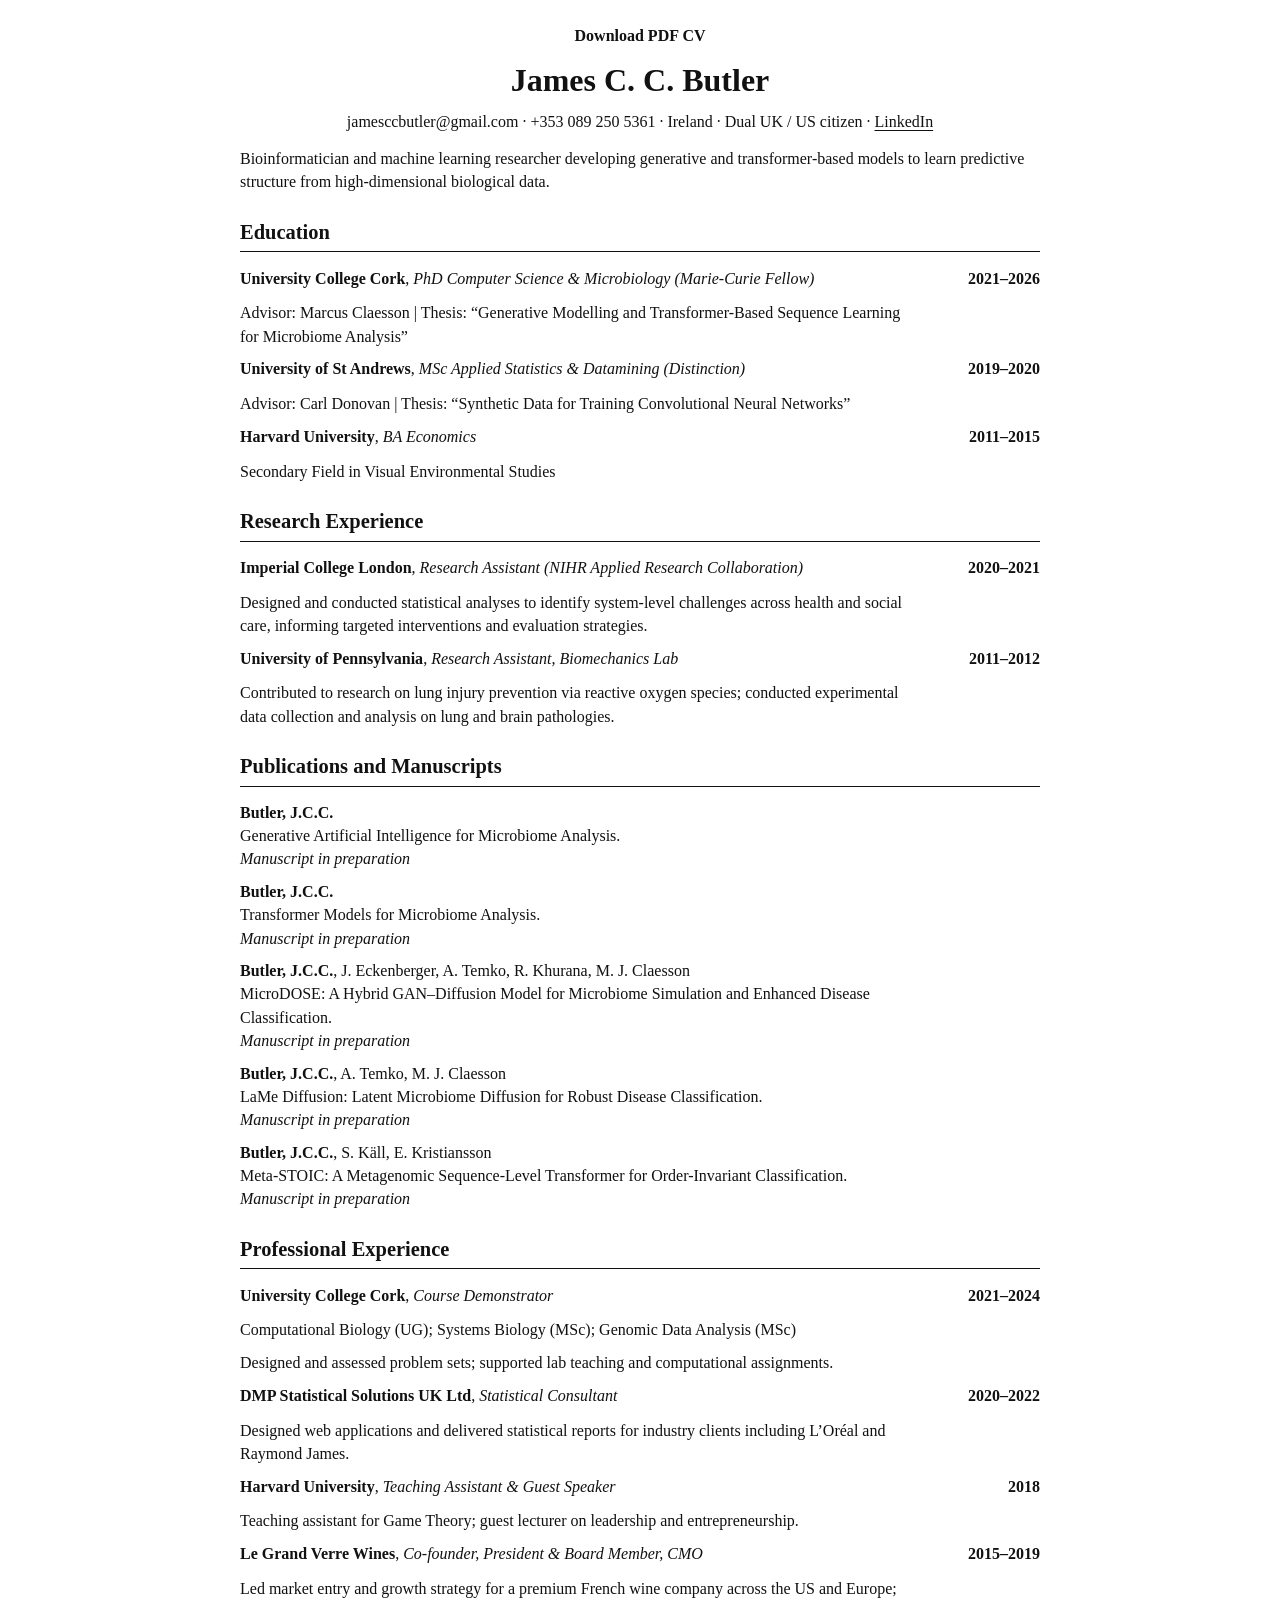
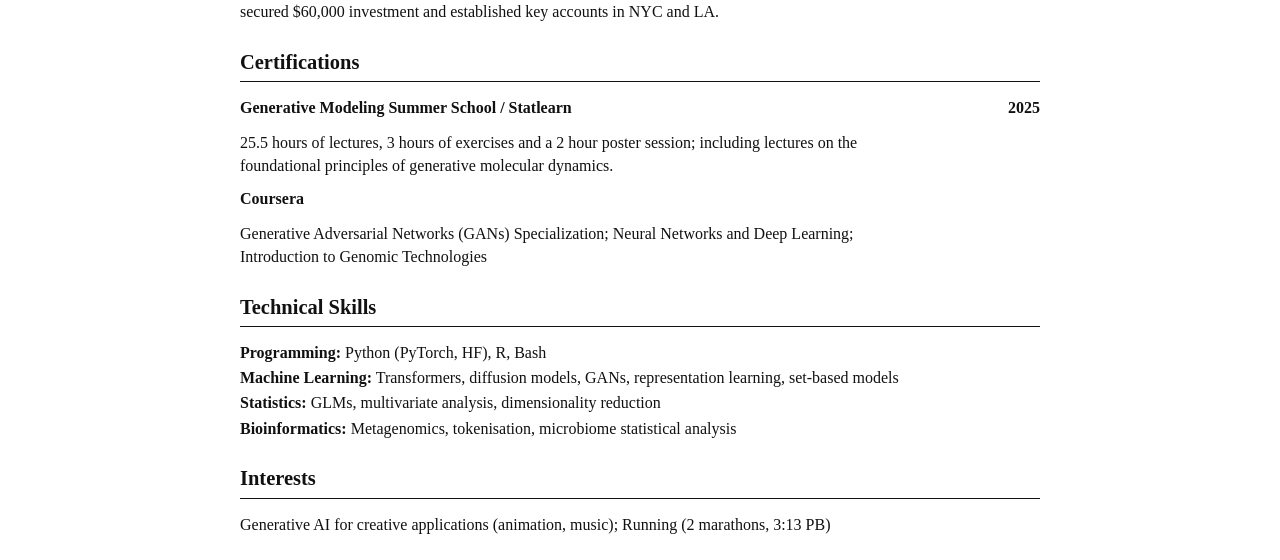
==== docs/index.html @ 3416e987 "updatecv" ====
<!DOCTYPE html>
<html xmlns="http://www.w3.org/1999/xhtml" lang="en" xml:lang="en"><head>

<meta charset="utf-8">
<meta name="generator" content="quarto-1.8.25">

<meta name="viewport" content="width=device-width, initial-scale=1.0, user-scalable=yes">


<title>index</title>
<style>
code{white-space: pre-wrap;}
span.smallcaps{font-variant: small-caps;}
div.columns{display: flex; gap: min(4vw, 1.5em);}
div.column{flex: auto; overflow-x: auto;}
div.hanging-indent{margin-left: 1.5em; text-indent: -1.5em;}
ul.task-list{list-style: none;}
ul.task-list li input[type="checkbox"] {
  width: 0.8em;
  margin: 0 0.8em 0.2em -1em; /* quarto-specific, see https://github.com/quarto-dev/quarto-cli/issues/4556 */ 
  vertical-align: middle;
}
.display.math{display: block; text-align: center; margin: 0.5rem auto;}
</style>


<script src="site_libs/clipboard/clipboard.min.js"></script>
<script src="site_libs/quarto-html/tabby.min.js"></script>
<script src="site_libs/quarto-html/popper.min.js"></script>
<script src="site_libs/quarto-html/tippy.umd.min.js"></script>
<script src="site_libs/quarto-html/anchor.min.js"></script>
<link href="site_libs/quarto-html/tippy.css" rel="stylesheet">
<link href="site_libs/quarto-html/light-border.css" rel="stylesheet">
<link href="site_libs/quarto-html/quarto-html-734cb40618f438257b19a1e532635a32.min.css" rel="stylesheet" append-hash="true" data-mode="light">
<link href="site_libs/quarto-html/quarto-syntax-highlighting-7b89279ff1a6dce999919e0e67d4d9ec.css" rel="stylesheet" id="quarto-text-highlighting-styles">


<link rel="stylesheet" href="styles.css">
</head>

<body>





<div style="text-align:center; margin-bottom:0.5rem;">
<p><a href="cv.pdf" style="font-weight:600; text-decoration:none;">Download PDF CV</a></p>
</div>
<div class="cv-name">
James C. C. Butler
</div>
<div class="cv-contact">
<p>jamesccbutler@gmail.com · +353 089 250 5361 · Ireland · Dual UK / US citizen · <a href="https://linkedin.com/in/jamescbutler">LinkedIn</a></p>
</div>
<div class="cv-summary">
<p>Bioinformatician and machine learning researcher developing generative and transformer-based models to learn predictive structure from high-dimensional biological data.</p>
</div>
<h2 id="education" class="anchored">Education</h2>
<div class="cv-entry">
<div class="cv-line">
<div class="cv-left">
<p><strong>University College Cork</strong>, <em>PhD Computer Science &amp; Microbiology (Marie-Curie Fellow)</em></p>
</div>
<div class="cv-date">
<p>2021–2026</p>
</div>
</div>
<div class="cv-sub">
<p>Advisor: Marcus Claesson | Thesis: “Generative Modelling and Transformer-Based Sequence Learning for Microbiome Analysis”</p>
</div>
</div>
<div class="cv-entry">
<div class="cv-line">
<div class="cv-left">
<p><strong>University of St Andrews</strong>, <em>MSc Applied Statistics &amp; Datamining (Distinction)</em></p>
</div>
<div class="cv-date">
<p>2019–2020</p>
</div>
</div>
<div class="cv-sub">
<p>Advisor: Carl Donovan | Thesis: “Synthetic Data for Training Convolutional Neural Networks”</p>
</div>
</div>
<div class="cv-entry">
<div class="cv-line">
<div class="cv-left">
<p><strong>Harvard University</strong>, <em>BA Economics</em></p>
</div>
<div class="cv-date">
<p>2011–2015</p>
</div>
</div>
<div class="cv-sub">
<p>Secondary Field in Visual Environmental Studies</p>
</div>
</div>
<h2 id="research-experience" class="anchored">Research Experience</h2>
<div class="cv-entry">
<div class="cv-line">
<div class="cv-left">
<p><strong>Imperial College London</strong>, <em>Research Assistant (NIHR Applied Research Collaboration)</em></p>
</div>
<div class="cv-date">
<p>2020–2021</p>
</div>
</div>
<div class="cv-sub">
<p>Designed and conducted statistical analyses to identify system-level challenges across health and social care, informing targeted interventions and evaluation strategies.</p>
</div>
</div>
<div class="cv-entry">
<div class="cv-line">
<div class="cv-left">
<p><strong>University of Pennsylvania</strong>, <em>Research Assistant, Biomechanics Lab</em></p>
</div>
<div class="cv-date">
<p>2011–2012</p>
</div>
</div>
<div class="cv-sub">
<p>Contributed to research on lung injury prevention via reactive oxygen species; conducted experimental data collection and analysis on lung and brain pathologies.</p>
</div>
</div>
<h2 id="publications-and-manuscripts" class="anchored">Publications and Manuscripts</h2>
<div class="cv-entry">
<div class="cv-sub">
<p><strong>Butler, J.C.C.</strong><br>
Generative Artificial Intelligence for Microbiome Analysis.<br>
<em>Manuscript in preparation</em></p>
</div>
</div>
<div class="cv-entry">
<div class="cv-sub">
<p><strong>Butler, J.C.C.</strong><br>
Transformer Models for Microbiome Analysis.<br>
<em>Manuscript in preparation</em></p>
</div>
</div>
<div class="cv-entry">
<div class="cv-sub">
<p><strong>Butler, J.C.C.</strong>, J. Eckenberger, A. Temko, R. Khurana, M. J. Claesson<br>
MicroDOSE: A Hybrid GAN–Diffusion Model for Microbiome Simulation and Enhanced Disease Classification.<br>
<em>Manuscript in preparation</em></p>
</div>
</div>
<div class="cv-entry">
<div class="cv-sub">
<p><strong>Butler, J.C.C.</strong>, A. Temko, M. J. Claesson<br>
LaMe Diffusion: Latent Microbiome Diffusion for Robust Disease Classification.<br>
<em>Manuscript in preparation</em></p>
</div>
</div>
<div class="cv-entry">
<div class="cv-sub">
<p><strong>Butler, J.C.C.</strong>, S. Käll, E. Kristiansson<br>
Meta-STOIC: A Metagenomic Sequence-Level Transformer for Order-Invariant Classification.<br>
<em>Manuscript in preparation</em></p>
</div>
</div>
<h2 id="professional-experience" class="anchored">Professional Experience</h2>
<div class="cv-entry">
<div class="cv-line">
<div class="cv-left">
<p><strong>University College Cork</strong>, <em>Course Demonstrator</em></p>
</div>
<div class="cv-date">
<p>2021–2024</p>
</div>
</div>
<div class="cv-sub">
<p>Computational Biology (UG); Systems Biology (MSc); Genomic Data Analysis (MSc)</p>
</div>
<div class="cv-sub">
<p>Designed and assessed problem sets; supported lab teaching and computational assignments.</p>
</div>
</div>
<div class="cv-entry">
<div class="cv-line">
<div class="cv-left">
<p><strong>DMP Statistical Solutions UK Ltd</strong>, <em>Statistical Consultant</em></p>
</div>
<div class="cv-date">
<p>2020–2022</p>
</div>
</div>
<div class="cv-sub">
<p>Designed web applications and delivered statistical reports for industry clients including L’Oréal and Raymond James.</p>
</div>
</div>
<div class="cv-entry">
<div class="cv-line">
<div class="cv-left">
<p><strong>Harvard University</strong>, <em>Teaching Assistant &amp; Guest Speaker</em></p>
</div>
<div class="cv-date">
<p>2018</p>
</div>
</div>
<div class="cv-sub">
<p>Teaching assistant for Game Theory; guest lecturer on leadership and entrepreneurship.</p>
</div>
</div>
<div class="cv-entry">
<div class="cv-line">
<div class="cv-left">
<p><strong>Le Grand Verre Wines</strong>, <em>Co-founder, President &amp; Board Member, CMO</em></p>
</div>
<div class="cv-date">
<p>2015–2019</p>
</div>
</div>
<div class="cv-sub">
<p>Led market entry and growth strategy for a premium French wine company across the US and Europe; secured $60,000 investment and established key accounts in NYC and LA.</p>
</div>
</div>
<h2 id="certifications" class="anchored">Certifications</h2>
<div class="cv-entry">
<div class="cv-line">
<div class="cv-left">
<p><strong>Generative Modeling Summer School / Statlearn</strong></p>
</div>
<div class="cv-date">
<p>2025</p>
</div>
</div>
<div class="cv-sub">
<p>25.5 hours of lectures, 3 hours of exercises and a 2 hour poster session; including lectures on the foundational principles of generative molecular dynamics.</p>
</div>
</div>
<div class="cv-entry">
<div class="cv-line">
<div class="cv-left">
<p><strong>Coursera</strong></p>
</div>
</div>
<div class="cv-sub">
<p>Generative Adversarial Networks (GANs) Specialization; Neural Networks and Deep Learning; Introduction to Genomic Technologies</p>
</div>
</div>
<h2 id="technical-skills" class="anchored">Technical Skills</h2>
<div class="cv-sub">
<strong>Programming:</strong> Python (PyTorch, HF), R, Bash
</div>
<div class="cv-sub">
<strong>Machine Learning:</strong> Transformers, diffusion models, GANs, representation learning, set-based models
</div>
<div class="cv-sub">
<strong>Statistics:</strong> GLMs, multivariate analysis, dimensionality reduction
</div>
<div class="cv-sub">
<strong>Bioinformatics:</strong> Metagenomics, tokenisation, microbiome statistical analysis
</div>
<h2 id="interests" class="anchored">Interests</h2>
<div class="cv-sub">
Generative AI for creative applications (animation, music); Running (2 marathons, 3:13 PB)
</div>


<script id="quarto-html-after-body" type="application/javascript">
  window.document.addEventListener("DOMContentLoaded", function (event) {
    const tabsets =  window.document.querySelectorAll(".panel-tabset-tabby")
    tabsets.forEach(function(tabset) {
      const tabby = new Tabby('#' + tabset.id);
    });
    const icon = "";
    const anchorJS = new window.AnchorJS();
    anchorJS.options = {
      placement: 'right',
      icon: icon
    };
    anchorJS.add('.anchored');
    const isCodeAnnotation = (el) => {
      for (const clz of el.classList) {
        if (clz.startsWith('code-annotation-')) {                     
          return true;
        }
      }
      return false;
    }
    const onCopySuccess = function(e) {
      // button target
      const button = e.trigger;
      // don't keep focus
      button.blur();
      // flash "checked"
      button.classList.add('code-copy-button-checked');
      var currentTitle = button.getAttribute("title");
      button.setAttribute("title", "Copied!");
      let tooltip;
      if (window.bootstrap) {
        button.setAttribute("data-bs-toggle", "tooltip");
        button.setAttribute("data-bs-placement", "left");
        button.setAttribute("data-bs-title", "Copied!");
        tooltip = new bootstrap.Tooltip(button, 
          { trigger: "manual", 
            customClass: "code-copy-button-tooltip",
            offset: [0, -8]});
        tooltip.show();    
      }
      setTimeout(function() {
        if (tooltip) {
          tooltip.hide();
          button.removeAttribute("data-bs-title");
          button.removeAttribute("data-bs-toggle");
          button.removeAttribute("data-bs-placement");
        }
        button.setAttribute("title", currentTitle);
        button.classList.remove('code-copy-button-checked');
      }, 1000);
      // clear code selection
      e.clearSelection();
    }
    const getTextToCopy = function(trigger) {
      const outerScaffold = trigger.parentElement.cloneNode(true);
      const codeEl = outerScaffold.querySelector('code');
      for (const childEl of codeEl.children) {
        if (isCodeAnnotation(childEl)) {
          childEl.remove();
        }
      }
      return codeEl.innerText;
    }
    const clipboard = new window.ClipboardJS('.code-copy-button:not([data-in-quarto-modal])', {
      text: getTextToCopy
    });
    clipboard.on('success', onCopySuccess);
    if (window.document.getElementById('quarto-embedded-source-code-modal')) {
      const clipboardModal = new window.ClipboardJS('.code-copy-button[data-in-quarto-modal]', {
        text: getTextToCopy,
        container: window.document.getElementById('quarto-embedded-source-code-modal')
      });
      clipboardModal.on('success', onCopySuccess);
    }
      var localhostRegex = new RegExp(/^(?:http|https):\/\/localhost\:?[0-9]*\//);
      var mailtoRegex = new RegExp(/^mailto:/);
        var filterRegex = new RegExp('/' + window.location.host + '/');
      var isInternal = (href) => {
          return filterRegex.test(href) || localhostRegex.test(href) || mailtoRegex.test(href);
      }
      // Inspect non-navigation links and adorn them if external
     var links = window.document.querySelectorAll('a[href]:not(.nav-link):not(.navbar-brand):not(.toc-action):not(.sidebar-link):not(.sidebar-item-toggle):not(.pagination-link):not(.no-external):not([aria-hidden]):not(.dropdown-item):not(.quarto-navigation-tool):not(.about-link)');
      for (var i=0; i<links.length; i++) {
        const link = links[i];
        if (!isInternal(link.href)) {
          // undo the damage that might have been done by quarto-nav.js in the case of
          // links that we want to consider external
          if (link.dataset.originalHref !== undefined) {
            link.href = link.dataset.originalHref;
          }
        }
      }
    function tippyHover(el, contentFn, onTriggerFn, onUntriggerFn) {
      const config = {
        allowHTML: true,
        maxWidth: 500,
        delay: 100,
        arrow: false,
        appendTo: function(el) {
            return el.parentElement;
        },
        interactive: true,
        interactiveBorder: 10,
        theme: 'light-border',
        placement: 'bottom-start',
      };
      if (contentFn) {
        config.content = contentFn;
      }
      if (onTriggerFn) {
        config.onTrigger = onTriggerFn;
      }
      if (onUntriggerFn) {
        config.onUntrigger = onUntriggerFn;
      }
      window.tippy(el, config); 
    }
    const noterefs = window.document.querySelectorAll('a[role="doc-noteref"]');
    for (var i=0; i<noterefs.length; i++) {
      const ref = noterefs[i];
      tippyHover(ref, function() {
        // use id or data attribute instead here
        let href = ref.getAttribute('data-footnote-href') || ref.getAttribute('href');
        try { href = new URL(href).hash; } catch {}
        const id = href.replace(/^#\/?/, "");
        const note = window.document.getElementById(id);
        if (note) {
          return note.innerHTML;
        } else {
          return "";
        }
      });
    }
    const xrefs = window.document.querySelectorAll('a.quarto-xref');
    const processXRef = (id, note) => {
      // Strip column container classes
      const stripColumnClz = (el) => {
        el.classList.remove("page-full", "page-columns");
        if (el.children) {
          for (const child of el.children) {
            stripColumnClz(child);
          }
        }
      }
      stripColumnClz(note)
      if (id === null || id.startsWith('sec-')) {
        // Special case sections, only their first couple elements
        const container = document.createElement("div");
        if (note.children && note.children.length > 2) {
          container.appendChild(note.children[0].cloneNode(true));
          for (let i = 1; i < note.children.length; i++) {
            const child = note.children[i];
            if (child.tagName === "P" && child.innerText === "") {
              continue;
            } else {
              container.appendChild(child.cloneNode(true));
              break;
            }
          }
          if (window.Quarto?.typesetMath) {
            window.Quarto.typesetMath(container);
          }
          return container.innerHTML
        } else {
          if (window.Quarto?.typesetMath) {
            window.Quarto.typesetMath(note);
          }
          return note.innerHTML;
        }
      } else {
        // Remove any anchor links if they are present
        const anchorLink = note.querySelector('a.anchorjs-link');
        if (anchorLink) {
          anchorLink.remove();
        }
        if (window.Quarto?.typesetMath) {
          window.Quarto.typesetMath(note);
        }
        if (note.classList.contains("callout")) {
          return note.outerHTML;
        } else {
          return note.innerHTML;
        }
      }
    }
    for (var i=0; i<xrefs.length; i++) {
      const xref = xrefs[i];
      tippyHover(xref, undefined, function(instance) {
        instance.disable();
        let url = xref.getAttribute('href');
        let hash = undefined; 
        if (url.startsWith('#')) {
          hash = url;
        } else {
          try { hash = new URL(url).hash; } catch {}
        }
        if (hash) {
          const id = hash.replace(/^#\/?/, "");
          const note = window.document.getElementById(id);
          if (note !== null) {
            try {
              const html = processXRef(id, note.cloneNode(true));
              instance.setContent(html);
            } finally {
              instance.enable();
              instance.show();
            }
          } else {
            // See if we can fetch this
            fetch(url.split('#')[0])
            .then(res => res.text())
            .then(html => {
              const parser = new DOMParser();
              const htmlDoc = parser.parseFromString(html, "text/html");
              const note = htmlDoc.getElementById(id);
              if (note !== null) {
                const html = processXRef(id, note);
                instance.setContent(html);
              } 
            }).finally(() => {
              instance.enable();
              instance.show();
            });
          }
        } else {
          // See if we can fetch a full url (with no hash to target)
          // This is a special case and we should probably do some content thinning / targeting
          fetch(url)
          .then(res => res.text())
          .then(html => {
            const parser = new DOMParser();
            const htmlDoc = parser.parseFromString(html, "text/html");
            const note = htmlDoc.querySelector('main.content');
            if (note !== null) {
              // This should only happen for chapter cross references
              // (since there is no id in the URL)
              // remove the first header
              if (note.children.length > 0 && note.children[0].tagName === "HEADER") {
                note.children[0].remove();
              }
              const html = processXRef(null, note);
              instance.setContent(html);
            } 
          }).finally(() => {
            instance.enable();
            instance.show();
          });
        }
      }, function(instance) {
      });
    }
        let selectedAnnoteEl;
        const selectorForAnnotation = ( cell, annotation) => {
          let cellAttr = 'data-code-cell="' + cell + '"';
          let lineAttr = 'data-code-annotation="' +  annotation + '"';
          const selector = 'span[' + cellAttr + '][' + lineAttr + ']';
          return selector;
        }
        const selectCodeLines = (annoteEl) => {
          const doc = window.document;
          const targetCell = annoteEl.getAttribute("data-target-cell");
          const targetAnnotation = annoteEl.getAttribute("data-target-annotation");
          const annoteSpan = window.document.querySelector(selectorForAnnotation(targetCell, targetAnnotation));
          const lines = annoteSpan.getAttribute("data-code-lines").split(",");
          const lineIds = lines.map((line) => {
            return targetCell + "-" + line;
          })
          let top = null;
          let height = null;
          let parent = null;
          if (lineIds.length > 0) {
              //compute the position of the single el (top and bottom and make a div)
              const el = window.document.getElementById(lineIds[0]);
              top = el.offsetTop;
              height = el.offsetHeight;
              parent = el.parentElement.parentElement;
            if (lineIds.length > 1) {
              const lastEl = window.document.getElementById(lineIds[lineIds.length - 1]);
              const bottom = lastEl.offsetTop + lastEl.offsetHeight;
              height = bottom - top;
            }
            if (top !== null && height !== null && parent !== null) {
              // cook up a div (if necessary) and position it 
              let div = window.document.getElementById("code-annotation-line-highlight");
              if (div === null) {
                div = window.document.createElement("div");
                div.setAttribute("id", "code-annotation-line-highlight");
                div.style.position = 'absolute';
                parent.appendChild(div);
              }
              div.style.top = top - 2 + "px";
              div.style.height = height + 4 + "px";
              div.style.left = 0;
              let gutterDiv = window.document.getElementById("code-annotation-line-highlight-gutter");
              if (gutterDiv === null) {
                gutterDiv = window.document.createElement("div");
                gutterDiv.setAttribute("id", "code-annotation-line-highlight-gutter");
                gutterDiv.style.position = 'absolute';
                const codeCell = window.document.getElementById(targetCell);
                const gutter = codeCell.querySelector('.code-annotation-gutter');
                gutter.appendChild(gutterDiv);
              }
              gutterDiv.style.top = top - 2 + "px";
              gutterDiv.style.height = height + 4 + "px";
            }
            selectedAnnoteEl = annoteEl;
          }
        };
        const unselectCodeLines = () => {
          const elementsIds = ["code-annotation-line-highlight", "code-annotation-line-highlight-gutter"];
          elementsIds.forEach((elId) => {
            const div = window.document.getElementById(elId);
            if (div) {
              div.remove();
            }
          });
          selectedAnnoteEl = undefined;
        };
          // Handle positioning of the toggle
      window.addEventListener(
        "resize",
        throttle(() => {
          elRect = undefined;
          if (selectedAnnoteEl) {
            selectCodeLines(selectedAnnoteEl);
          }
        }, 10)
      );
      function throttle(fn, ms) {
      let throttle = false;
      let timer;
        return (...args) => {
          if(!throttle) { // first call gets through
              fn.apply(this, args);
              throttle = true;
          } else { // all the others get throttled
              if(timer) clearTimeout(timer); // cancel #2
              timer = setTimeout(() => {
                fn.apply(this, args);
                timer = throttle = false;
              }, ms);
          }
        };
      }
        // Attach click handler to the DT
        const annoteDls = window.document.querySelectorAll('dt[data-target-cell]');
        for (const annoteDlNode of annoteDls) {
          annoteDlNode.addEventListener('click', (event) => {
            const clickedEl = event.target;
            if (clickedEl !== selectedAnnoteEl) {
              unselectCodeLines();
              const activeEl = window.document.querySelector('dt[data-target-cell].code-annotation-active');
              if (activeEl) {
                activeEl.classList.remove('code-annotation-active');
              }
              selectCodeLines(clickedEl);
              clickedEl.classList.add('code-annotation-active');
            } else {
              // Unselect the line
              unselectCodeLines();
              clickedEl.classList.remove('code-annotation-active');
            }
          });
        }
    const findCites = (el) => {
      const parentEl = el.parentElement;
      if (parentEl) {
        const cites = parentEl.dataset.cites;
        if (cites) {
          return {
            el,
            cites: cites.split(' ')
          };
        } else {
          return findCites(el.parentElement)
        }
      } else {
        return undefined;
      }
    };
    var bibliorefs = window.document.querySelectorAll('a[role="doc-biblioref"]');
    for (var i=0; i<bibliorefs.length; i++) {
      const ref = bibliorefs[i];
      const citeInfo = findCites(ref);
      if (citeInfo) {
        tippyHover(citeInfo.el, function() {
          var popup = window.document.createElement('div');
          citeInfo.cites.forEach(function(cite) {
            var citeDiv = window.document.createElement('div');
            citeDiv.classList.add('hanging-indent');
            citeDiv.classList.add('csl-entry');
            var biblioDiv = window.document.getElementById('ref-' + cite);
            if (biblioDiv) {
              citeDiv.innerHTML = biblioDiv.innerHTML;
            }
            popup.appendChild(citeDiv);
          });
          return popup.innerHTML;
        });
      }
    }
  });
  </script>




</body></html>
---- docs/site_libs/quarto-html/tippy.css ----
.tippy-box[data-animation=fade][data-state=hidden]{opacity:0}[data-tippy-root]{max-width:calc(100vw - 10px)}.tippy-box{position:relative;background-color:#333;color:#fff;border-radius:4px;font-size:14px;line-height:1.4;white-space:normal;outline:0;transition-property:transform,visibility,opacity}.tippy-box[data-placement^=top]>.tippy-arrow{bottom:0}.tippy-box[data-placement^=top]>.tippy-arrow:before{bottom:-7px;left:0;border-width:8px 8px 0;border-top-color:initial;transform-origin:center top}.tippy-box[data-placement^=bottom]>.tippy-arrow{top:0}.tippy-box[data-placement^=bottom]>.tippy-arrow:before{top:-7px;left:0;border-width:0 8px 8px;border-bottom-color:initial;transform-origin:center bottom}.tippy-box[data-placement^=left]>.tippy-arrow{right:0}.tippy-box[data-placement^=left]>.tippy-arrow:before{border-width:8px 0 8px 8px;border-left-color:initial;right:-7px;transform-origin:center left}.tippy-box[data-placement^=right]>.tippy-arrow{left:0}.tippy-box[data-placement^=right]>.tippy-arrow:before{left:-7px;border-width:8px 8px 8px 0;border-right-color:initial;transform-origin:center right}.tippy-box[data-inertia][data-state=visible]{transition-timing-function:cubic-bezier(.54,1.5,.38,1.11)}.tippy-arrow{width:16px;height:16px;color:#333}.tippy-arrow:before{content:"";position:absolute;border-color:transparent;border-style:solid}.tippy-content{position:relative;padding:5px 9px;z-index:1}
---- docs/site_libs/quarto-html/light-border.css ----
.tippy-box[data-theme~=light-border]{background-color:#fff;background-clip:padding-box;border:1px solid rgba(0,8,16,.15);color:#333;box-shadow:0 4px 14px -2px rgba(0,8,16,.08)}.tippy-box[data-theme~=light-border]>.tippy-backdrop{background-color:#fff}.tippy-box[data-theme~=light-border]>.tippy-arrow:after,.tippy-box[data-theme~=light-border]>.tippy-svg-arrow:after{content:"";position:absolute;z-index:-1}.tippy-box[data-theme~=light-border]>.tippy-arrow:after{border-color:transparent;border-style:solid}.tippy-box[data-theme~=light-border][data-placement^=top]>.tippy-arrow:before{border-top-color:#fff}.tippy-box[data-theme~=light-border][data-placement^=top]>.tippy-arrow:after{border-top-color:rgba(0,8,16,.2);border-width:7px 7px 0;top:17px;left:1px}.tippy-box[data-theme~=light-border][data-placement^=top]>.tippy-svg-arrow>svg{top:16px}.tippy-box[data-theme~=light-border][data-placement^=top]>.tippy-svg-arrow:after{top:17px}.tippy-box[data-theme~=light-border][data-placement^=bottom]>.tippy-arrow:before{border-bottom-color:#fff;bottom:16px}.tippy-box[data-theme~=light-border][data-placement^=bottom]>.tippy-arrow:after{border-bottom-color:rgba(0,8,16,.2);border-width:0 7px 7px;bottom:17px;left:1px}.tippy-box[data-theme~=light-border][data-placement^=bottom]>.tippy-svg-arrow>svg{bottom:16px}.tippy-box[data-theme~=light-border][data-placement^=bottom]>.tippy-svg-arrow:after{bottom:17px}.tippy-box[data-theme~=light-border][data-placement^=left]>.tippy-arrow:before{border-left-color:#fff}.tippy-box[data-theme~=light-border][data-placement^=left]>.tippy-arrow:after{border-left-color:rgba(0,8,16,.2);border-width:7px 0 7px 7px;left:17px;top:1px}.tippy-box[data-theme~=light-border][data-placement^=left]>.tippy-svg-arrow>svg{left:11px}.tippy-box[data-theme~=light-border][data-placement^=left]>.tippy-svg-arrow:after{left:12px}.tippy-box[data-theme~=light-border][data-placement^=right]>.tippy-arrow:before{border-right-color:#fff;right:16px}.tippy-box[data-theme~=light-border][data-placement^=right]>.tippy-arrow:after{border-width:7px 7px 7px 0;right:17px;top:1px;border-right-color:rgba(0,8,16,.2)}.tippy-box[data-theme~=light-border][data-placement^=right]>.tippy-svg-arrow>svg{right:11px}.tippy-box[data-theme~=light-border][data-placement^=right]>.tippy-svg-arrow:after{right:12px}.tippy-box[data-theme~=light-border]>.tippy-svg-arrow{fill:#fff}.tippy-box[data-theme~=light-border]>.tippy-svg-arrow:after{background-image:url([data-uri]);background-size:16px 6px;width:16px;height:6px}
---- docs/site_libs/quarto-html/quarto-html-734cb40618f438257b19a1e532635a32.min.css ----
.top-right{position:absolute;top:1em;right:1em}.visually-hidden{border:0;clip:rect(0 0 0 0);height:auto;margin:0;overflow:hidden;padding:0;position:absolute;width:1px;white-space:nowrap}.hidden{display:none !important}.zindex-bottom{z-index:-1 !important}figure.figure{display:block}.quarto-layout-panel{margin-bottom:1em}.quarto-layout-panel>figure{width:100%}.quarto-layout-panel>figure>figcaption,.quarto-layout-panel>.panel-caption{margin-top:10pt}.quarto-layout-panel>.table-caption{margin-top:0px}.table-caption p{margin-bottom:.5em}.quarto-layout-row{display:flex;flex-direction:row;align-items:flex-start}.quarto-layout-valign-top{align-items:flex-start}.quarto-layout-valign-bottom{align-items:flex-end}.quarto-layout-valign-center{align-items:center}.quarto-layout-cell{position:relative;margin-right:20px}.quarto-layout-cell:last-child{margin-right:0}.quarto-layout-cell figure,.quarto-layout-cell>p{margin:.2em}.quarto-layout-cell img{max-width:100%}.quarto-layout-cell .html-widget{width:100% !important}.quarto-layout-cell div figure p{margin:0}.quarto-layout-cell figure{display:block;margin-inline-start:0;margin-inline-end:0}.quarto-layout-cell table{display:inline-table}.quarto-layout-cell-subref figcaption,figure .quarto-layout-row figure figcaption{text-align:center;font-style:italic}.quarto-figure{position:relative;margin-bottom:1em}.quarto-figure>figure{width:100%;margin-bottom:0}.quarto-figure-left>figure>p,.quarto-figure-left>figure>div{text-align:left}.quarto-figure-center>figure>p,.quarto-figure-center>figure>div{text-align:center}.quarto-figure-right>figure>p,.quarto-figure-right>figure>div{text-align:right}.quarto-figure>figure>div.cell-annotation,.quarto-figure>figure>div code{text-align:left}figure>p:empty{display:none}figure>p:first-child{margin-top:0;margin-bottom:0}figure>figcaption.quarto-float-caption-bottom{margin-bottom:.5em}figure>figcaption.quarto-float-caption-top{margin-top:.5em}div[id^=tbl-]{position:relative}.quarto-figure>.anchorjs-link{position:absolute;top:.6em;right:.5em}div[id^=tbl-]>.anchorjs-link{position:absolute;top:.7em;right:.3em}.quarto-figure:hover>.anchorjs-link,div[id^=tbl-]:hover>.anchorjs-link,h2:hover>.anchorjs-link,h3:hover>.anchorjs-link,h4:hover>.anchorjs-link,h5:hover>.anchorjs-link,h6:hover>.anchorjs-link,.reveal-anchorjs-link>.anchorjs-link{opacity:1}#title-block-header{margin-block-end:1rem;position:relative;margin-top:-1px}#title-block-header .abstract{margin-block-start:1rem}#title-block-header .abstract .abstract-title{font-weight:600}#title-block-header a{text-decoration:none}#title-block-header .author,#title-block-header .date,#title-block-header .doi{margin-block-end:.2rem}#title-block-header .quarto-title-block>div{display:flex}#title-block-header .quarto-title-block>div>h1{flex-grow:1}#title-block-header .quarto-title-block>div>button{flex-shrink:0;height:2.25rem;margin-top:0}tr.header>th>p:last-of-type{margin-bottom:0px}table,table.table{margin-top:.5rem;margin-bottom:.5rem}caption,.table-caption{padding-top:.5rem;padding-bottom:.5rem;text-align:center}figure.quarto-float-tbl figcaption.quarto-float-caption-top{margin-top:.5rem;margin-bottom:.25rem;text-align:center}figure.quarto-float-tbl figcaption.quarto-float-caption-bottom{padding-top:.25rem;margin-bottom:.5rem;text-align:center}.utterances{max-width:none;margin-left:-8px}iframe{margin-bottom:1em}details{margin-bottom:1em}details[show]{margin-bottom:0}details>summary{color:rgb(110.5,110.5,110.5)}details>summary>p:only-child{display:inline}div.code-copy-outer-scaffold{position:relative}dd code:not(.sourceCode),p code:not(.sourceCode){white-space:pre-wrap}code{white-space:pre}@media print{code{white-space:pre-wrap}}pre>code{display:block}pre>code.sourceCode{white-space:pre}pre>code.sourceCode>span>a:first-child::before{text-decoration:none}pre.code-overflow-wrap>code.sourceCode{white-space:pre-wrap}pre.code-overflow-scroll>code.sourceCode{white-space:pre}code a:any-link{color:inherit;text-decoration:none}code a:hover{color:inherit;text-decoration:underline}ul.task-list{padding-left:1em}[data-tippy-root]{display:inline-block}.tippy-content .footnote-back{display:none}.footnote-back{margin-left:.2em}.tippy-content{overflow-x:auto}.quarto-embedded-source-code{display:none}.quarto-unresolved-ref{font-weight:600}.quarto-cover-image{max-width:35%;float:right;margin-left:30px}.cell-output-display .widget-subarea{margin-bottom:1em}.cell-output-display:not(.no-overflow-x),.knitsql-table:not(.no-overflow-x){overflow-x:auto}.panel-input{margin-bottom:1em}.panel-input>div,.panel-input>div>div{display:inline-block;vertical-align:top;padding-right:12px}.panel-input>p:last-child{margin-bottom:0}.layout-sidebar{margin-bottom:1em}.layout-sidebar .tab-content{border:none}.tab-content>.page-columns.active{display:grid}div.sourceCode>iframe{width:100%;height:300px;margin-bottom:-0.5em}a{text-underline-offset:3px}.callout pre.sourceCode{padding-left:0}div.ansi-escaped-output{font-family:monospace;display:block}/*!
*
* ansi colors from IPython notebook's
*
* we also add `bright-[color]-` synonyms for the `-[color]-intense` classes since
* that seems to be what ansi_up emits
*
*/.ansi-black-fg{color:#3e424d}.ansi-black-bg{background-color:#3e424d}.ansi-black-intense-black,.ansi-bright-black-fg{color:#282c36}.ansi-black-intense-black,.ansi-bright-black-bg{background-color:#282c36}.ansi-red-fg{color:#e75c58}.ansi-red-bg{background-color:#e75c58}.ansi-red-intense-red,.ansi-bright-red-fg{color:#b22b31}.ansi-red-intense-red,.ansi-bright-red-bg{background-color:#b22b31}.ansi-green-fg{color:#00a250}.ansi-green-bg{background-color:#00a250}.ansi-green-intense-green,.ansi-bright-green-fg{color:#007427}.ansi-green-intense-green,.ansi-bright-green-bg{background-color:#007427}.ansi-yellow-fg{color:#ddb62b}.ansi-yellow-bg{background-color:#ddb62b}.ansi-yellow-intense-yellow,.ansi-bright-yellow-fg{color:#b27d12}.ansi-yellow-intense-yellow,.ansi-bright-yellow-bg{background-color:#b27d12}.ansi-blue-fg{color:#208ffb}.ansi-blue-bg{background-color:#208ffb}.ansi-blue-intense-blue,.ansi-bright-blue-fg{color:#0065ca}.ansi-blue-intense-blue,.ansi-bright-blue-bg{background-color:#0065ca}.ansi-magenta-fg{color:#d160c4}.ansi-magenta-bg{background-color:#d160c4}.ansi-magenta-intense-magenta,.ansi-bright-magenta-fg{color:#a03196}.ansi-magenta-intense-magenta,.ansi-bright-magenta-bg{background-color:#a03196}.ansi-cyan-fg{color:#60c6c8}.ansi-cyan-bg{background-color:#60c6c8}.ansi-cyan-intense-cyan,.ansi-bright-cyan-fg{color:#258f8f}.ansi-cyan-intense-cyan,.ansi-bright-cyan-bg{background-color:#258f8f}.ansi-white-fg{color:#c5c1b4}.ansi-white-bg{background-color:#c5c1b4}.ansi-white-intense-white,.ansi-bright-white-fg{color:#a1a6b2}.ansi-white-intense-white,.ansi-bright-white-bg{background-color:#a1a6b2}.ansi-default-inverse-fg{color:#fff}.ansi-default-inverse-bg{background-color:#000}.ansi-bold{font-weight:bold}.ansi-underline{text-decoration:underline}:root{--quarto-body-bg: #fff;--quarto-body-color: #222;--quarto-text-muted: rgb(110.5, 110.5, 110.5);--quarto-border-color: rgb(110.5, 110.5, 110.5);--quarto-border-width: 1px;--quarto-border-radius: 4px}table.gt_table{color:var(--quarto-body-color);font-size:1em;width:100%;background-color:rgba(0,0,0,0);border-top-width:inherit;border-bottom-width:inherit;border-color:var(--quarto-border-color)}table.gt_table th.gt_column_spanner_outer{color:var(--quarto-body-color);background-color:rgba(0,0,0,0);border-top-width:inherit;border-bottom-width:inherit;border-color:var(--quarto-border-color)}table.gt_table th.gt_col_heading{color:var(--quarto-body-color);font-weight:bold;background-color:rgba(0,0,0,0)}table.gt_table thead.gt_col_headings{border-bottom:1px solid currentColor;border-top-width:inherit;border-top-color:var(--quarto-border-color)}table.gt_table thead.gt_col_headings:not(:first-child){border-top-width:1px;border-top-color:var(--quarto-border-color)}table.gt_table td.gt_row{border-bottom-width:1px;border-bottom-color:var(--quarto-border-color);border-top-width:0px}table.gt_table tbody.gt_table_body{border-top-width:1px;border-bottom-width:1px;border-bottom-color:var(--quarto-border-color);border-top-color:currentColor}div.columns{display:initial;gap:initial}div.column{display:inline-block;overflow-x:initial;vertical-align:top;width:50%}.code-annotation-tip-content{word-wrap:break-word}.code-annotation-container-hidden{display:none !important}dl.code-annotation-container-grid{display:grid;grid-template-columns:min-content auto}dl.code-annotation-container-grid dt{grid-column:1}dl.code-annotation-container-grid dd{grid-column:2}pre.sourceCode.code-annotation-code{padding-right:0}code.sourceCode .code-annotation-anchor{z-index:100;position:relative;float:right;background-color:rgba(0,0,0,0)}input[type=checkbox]{margin-right:.5ch}:root{--mermaid-bg-color: #fff;--mermaid-edge-color: #999;--mermaid-node-fg-color: #222;--mermaid-fg-color: #222;--mermaid-fg-color--lighter: rgb(59.5, 59.5, 59.5);--mermaid-fg-color--lightest: #555555;--mermaid-font-family: sans-serif;--mermaid-label-bg-color: #fff;--mermaid-label-fg-color: #468;--mermaid-node-bg-color: rgba(68, 102, 136, 0.1);--mermaid-node-fg-color: #222}@media print{:root{font-size:11pt}#quarto-sidebar,#TOC,.nav-page{display:none}.page-columns .content{grid-column-start:page-start}.fixed-top{position:relative}.panel-caption,.figure-caption,figcaption{color:#666}}.code-copy-button{position:absolute;top:0;right:0;border:0;margin-top:5px;margin-right:5px;background-color:rgba(0,0,0,0);z-index:3}.code-copy-button-tooltip{font-size:.75em}div.code-copy-outer-scaffold:hover>.code-copy-button>.bi::before{display:inline-block;height:1rem;width:1rem;content:"";vertical-align:-0.125em;background-image:url('data:image/svg+xml,<svg xmlns="http://www.w3.org/2000/svg" width="16" height="16" fill="rgb(111, 111, 111)" viewBox="0 0 16 16"><path d="M4 1.5H3a2 2 0 0 0-2 2V14a2 2 0 0 0 2 2h10a2 2 0 0 0 2-2V3.5a2 2 0 0 0-2-2h-1v1h1a1 1 0 0 1 1 1V14a1 1 0 0 1-1 1H3a1 1 0 0 1-1-1V3.5a1 1 0 0 1 1-1h1v-1z"/><path d="M9.5 1a.5.5 0 0 1 .5.5v1a.5.5 0 0 1-.5.5h-3a.5.5 0 0 1-.5-.5v-1a.5.5 0 0 1 .5-.5h3zm-3-1A1.5 1.5 0 0 0 5 1.5v1A1.5 1.5 0 0 0 6.5 4h3A1.5 1.5 0 0 0 11 2.5v-1A1.5 1.5 0 0 0 9.5 0h-3z"/></svg>');background-repeat:no-repeat;background-size:1rem 1rem}div.code-copy-outer-scaffold:hover>.code-copy-button-checked>.bi::before{background-image:url('data:image/svg+xml,<svg xmlns="http://www.w3.org/2000/svg" width="16" height="16" fill="rgb(111, 111, 111)" viewBox="0 0 16 16"><path d="M13.854 3.646a.5.5 0 0 1 0 .708l-7 7a.5.5 0 0 1-.708 0l-3.5-3.5a.5.5 0 1 1 .708-.708L6.5 10.293l6.646-6.647a.5.5 0 0 1 .708 0z"/></svg>')}div.code-copy-outer-scaffold:hover>.code-copy-button:hover>.bi::before{background-image:url('data:image/svg+xml,<svg xmlns="http://www.w3.org/2000/svg" width="16" height="16" fill="rgb(13, 110, 253)" viewBox="0 0 16 16"><path d="M4 1.5H3a2 2 0 0 0-2 2V14a2 2 0 0 0 2 2h10a2 2 0 0 0 2-2V3.5a2 2 0 0 0-2-2h-1v1h1a1 1 0 0 1 1 1V14a1 1 0 0 1-1 1H3a1 1 0 0 1-1-1V3.5a1 1 0 0 1 1-1h1v-1z"/><path d="M9.5 1a.5.5 0 0 1 .5.5v1a.5.5 0 0 1-.5.5h-3a.5.5 0 0 1-.5-.5v-1a.5.5 0 0 1 .5-.5h3zm-3-1A1.5 1.5 0 0 0 5 1.5v1A1.5 1.5 0 0 0 6.5 4h3A1.5 1.5 0 0 0 11 2.5v-1A1.5 1.5 0 0 0 9.5 0h-3z"/></svg>')}div.code-copy-outer-scaffold:hover>.code-copy-button-checked:hover>.bi::before{background-image:url('data:image/svg+xml,<svg xmlns="http://www.w3.org/2000/svg" width="16" height="16" fill="rgb(13, 110, 253)"  viewBox="0 0 16 16"><path d="M13.854 3.646a.5.5 0 0 1 0 .708l-7 7a.5.5 0 0 1-.708 0l-3.5-3.5a.5.5 0 1 1 .708-.708L6.5 10.293l6.646-6.647a.5.5 0 0 1 .708 0z"/></svg>')}.panel-tabset [role=tablist]{border-bottom:1px solid #dee2e6;list-style:none;margin:0;padding:0;width:100%}.panel-tabset [role=tablist] *{-webkit-box-sizing:border-box;box-sizing:border-box}@media(min-width: 30em){.panel-tabset [role=tablist] li{display:inline-block}}.panel-tabset [role=tab]{border:1px solid rgba(0,0,0,0);border-top-color:#dee2e6;display:block;padding:.5em 1em;text-decoration:none}@media(min-width: 30em){.panel-tabset [role=tab]{border-top-color:rgba(0,0,0,0);display:inline-block;margin-bottom:-1px}}.panel-tabset [role=tab][aria-selected=true]{background-color:#dee2e6}@media(min-width: 30em){.panel-tabset [role=tab][aria-selected=true]{background-color:rgba(0,0,0,0);border:1px solid #dee2e6;border-bottom-color:#fff}}@media(min-width: 30em){.panel-tabset [role=tab]:hover:not([aria-selected=true]){border:1px solid #dee2e6}}.img-fluid{max-width:100%;height:auto}:root{--quarto-scss-export-body-bg: #fff;--quarto-scss-export-body-color: #222;--quarto-scss-export-text-muted: rgb(110.5, 110.5, 110.5);--quarto-scss-export-border-color: rgb(110.5, 110.5, 110.5);--quarto-scss-export-table-border-color: rgb(110.5, 110.5, 110.5);--quarto-scss-export-btn-code-copy-color: rgb(110.5, 110.5, 110.5);--quarto-scss-export-btn-code-copy-color-active: #0d6efd;--quarto-scss-export-primary: #468;--quarto-scss-export-secondary: #999;--quarto-scss-export-mermaid-bg-color: #fff;--quarto-scss-export-mermaid-edge-color: #999;--quarto-scss-export-mermaid-node-fg-color: #222;--quarto-scss-export-mermaid-fg-color: #222;--quarto-scss-export-mermaid-fg-color--lighter: rgb(59.5, 59.5, 59.5);--quarto-scss-export-mermaid-fg-color--lightest: #555555;--quarto-scss-export-mermaid-label-bg-color: #fff;--quarto-scss-export-mermaid-label-fg-color: #468;--quarto-scss-export-mermaid-node-bg-color: rgba(68, 102, 136, 0.1);--quarto-scss-export-tabset-border-color: rgb(222, 226, 230)}
---- docs/site_libs/quarto-html/quarto-syntax-highlighting-7b89279ff1a6dce999919e0e67d4d9ec.css ----
/* quarto syntax highlight colors */
:root {
  --quarto-hl-ot-color: #003B4F;
  --quarto-hl-at-color: #657422;
  --quarto-hl-ss-color: #20794D;
  --quarto-hl-an-color: #5E5E5E;
  --quarto-hl-fu-color: #4758AB;
  --quarto-hl-st-color: #20794D;
  --quarto-hl-cf-color: #003B4F;
  --quarto-hl-op-color: #5E5E5E;
  --quarto-hl-er-color: #AD0000;
  --quarto-hl-bn-color: #AD0000;
  --quarto-hl-al-color: #AD0000;
  --quarto-hl-va-color: #111111;
  --quarto-hl-bu-color: inherit;
  --quarto-hl-ex-color: inherit;
  --quarto-hl-pp-color: #AD0000;
  --quarto-hl-in-color: #5E5E5E;
  --quarto-hl-vs-color: #20794D;
  --quarto-hl-wa-color: #5E5E5E;
  --quarto-hl-do-color: #5E5E5E;
  --quarto-hl-im-color: #00769E;
  --quarto-hl-ch-color: #20794D;
  --quarto-hl-dt-color: #AD0000;
  --quarto-hl-fl-color: #AD0000;
  --quarto-hl-co-color: #5E5E5E;
  --quarto-hl-cv-color: #5E5E5E;
  --quarto-hl-cn-color: #8f5902;
  --quarto-hl-sc-color: #5E5E5E;
  --quarto-hl-dv-color: #AD0000;
  --quarto-hl-kw-color: #003B4F;
}

/* other quarto variables */
:root {
  --quarto-font-monospace: SFMono-Regular, Menlo, Monaco, Consolas, "Liberation Mono", "Courier New", monospace;
}

/* syntax highlight based on Pandoc's rules */
pre > code.sourceCode > span {
  color: #003B4F;
}

code.sourceCode > span {
  color: #003B4F;
}

div.sourceCode,
div.sourceCode pre.sourceCode {
  color: #003B4F;
}

/* Normal */
code span {
  color: #003B4F;
}

/* Alert */
code span.al {
  color: #AD0000;
  font-style: inherit;
}

/* Annotation */
code span.an {
  color: #5E5E5E;
  font-style: inherit;
}

/* Attribute */
code span.at {
  color: #657422;
  font-style: inherit;
}

/* BaseN */
code span.bn {
  color: #AD0000;
  font-style: inherit;
}

/* BuiltIn */
code span.bu {
  font-style: inherit;
}

/* ControlFlow */
code span.cf {
  color: #003B4F;
  font-weight: bold;
  font-style: inherit;
}

/* Char */
code span.ch {
  color: #20794D;
  font-style: inherit;
}

/* Constant */
code span.cn {
  color: #8f5902;
  font-style: inherit;
}

/* Comment */
code span.co {
  color: #5E5E5E;
  font-style: inherit;
}

/* CommentVar */
code span.cv {
  color: #5E5E5E;
  font-style: italic;
}

/* Documentation */
code span.do {
  color: #5E5E5E;
  font-style: italic;
}

/* DataType */
code span.dt {
  color: #AD0000;
  font-style: inherit;
}

/* DecVal */
code span.dv {
  color: #AD0000;
  font-style: inherit;
}

/* Error */
code span.er {
  color: #AD0000;
  font-style: inherit;
}

/* Extension */
code span.ex {
  font-style: inherit;
}

/* Float */
code span.fl {
  color: #AD0000;
  font-style: inherit;
}

/* Function */
code span.fu {
  color: #4758AB;
  font-style: inherit;
}

/* Import */
code span.im {
  color: #00769E;
  font-style: inherit;
}

/* Information */
code span.in {
  color: #5E5E5E;
  font-style: inherit;
}

/* Keyword */
code span.kw {
  color: #003B4F;
  font-weight: bold;
  font-style: inherit;
}

/* Operator */
code span.op {
  color: #5E5E5E;
  font-style: inherit;
}

/* Other */
code span.ot {
  color: #003B4F;
  font-style: inherit;
}

/* Preprocessor */
code span.pp {
  color: #AD0000;
  font-style: inherit;
}

/* SpecialChar */
code span.sc {
  color: #5E5E5E;
  font-style: inherit;
}

/* SpecialString */
code span.ss {
  color: #20794D;
  font-style: inherit;
}

/* String */
code span.st {
  color: #20794D;
  font-style: inherit;
}

/* Variable */
code span.va {
  color: #111111;
  font-style: inherit;
}

/* VerbatimString */
code span.vs {
  color: #20794D;
  font-style: inherit;
}

/* Warning */
code span.wa {
  color: #5E5E5E;
  font-style: italic;
}

.prevent-inlining {
  content: "</";
}

/*# sourceMappingURL=3944bc705cfaf4c80e56f77c5205168a.css.map */
---- docs/styles.css ----
body {
  font-family: Georgia, "Times New Roman", serif;
  max-width: 800px;
  margin: 0 auto;
  padding: 1.5rem 1.5rem;
  line-height: 1.45;
  color: #111;
  background: #fff;
}

h2 {
  font-size: 1.28rem;
  font-weight: 700;
  margin-top: 1.2em;
  margin-bottom: 0.7em;
  padding-bottom: 0.18em;
  border-bottom: 1px solid #111;
}

.cv-name {
  text-align: center;
  font-size: 2rem;
  font-weight: 700;
  margin-top: 0.2rem;
  margin-bottom: 0.45rem;
}

.cv-contact {
  text-align: center;
  font-size: 1rem;
  margin-bottom: 0.85rem;
}

.cv-summary {
  margin-bottom: 1rem;
}

.cv-entry {
  margin-bottom: 0.6rem;
}

.cv-line {
  display: flex;
  align-items: flex-start;
  justify-content: space-between;
  gap: 1.25rem;
}

.cv-left {
  flex: 1 1 auto;
  min-width: 0;
}

.cv-date {
  flex: 0 0 110px;
  width: 110px;
  white-space: nowrap;
  text-align: right;
  font-weight: 700;
}

.cv-sub {
  margin-top: 0.12rem;
  padding-right: 122px;
}

p {
  margin-top: 0;
  margin-bottom: 0.6rem;
}

a {
  color: inherit;
}
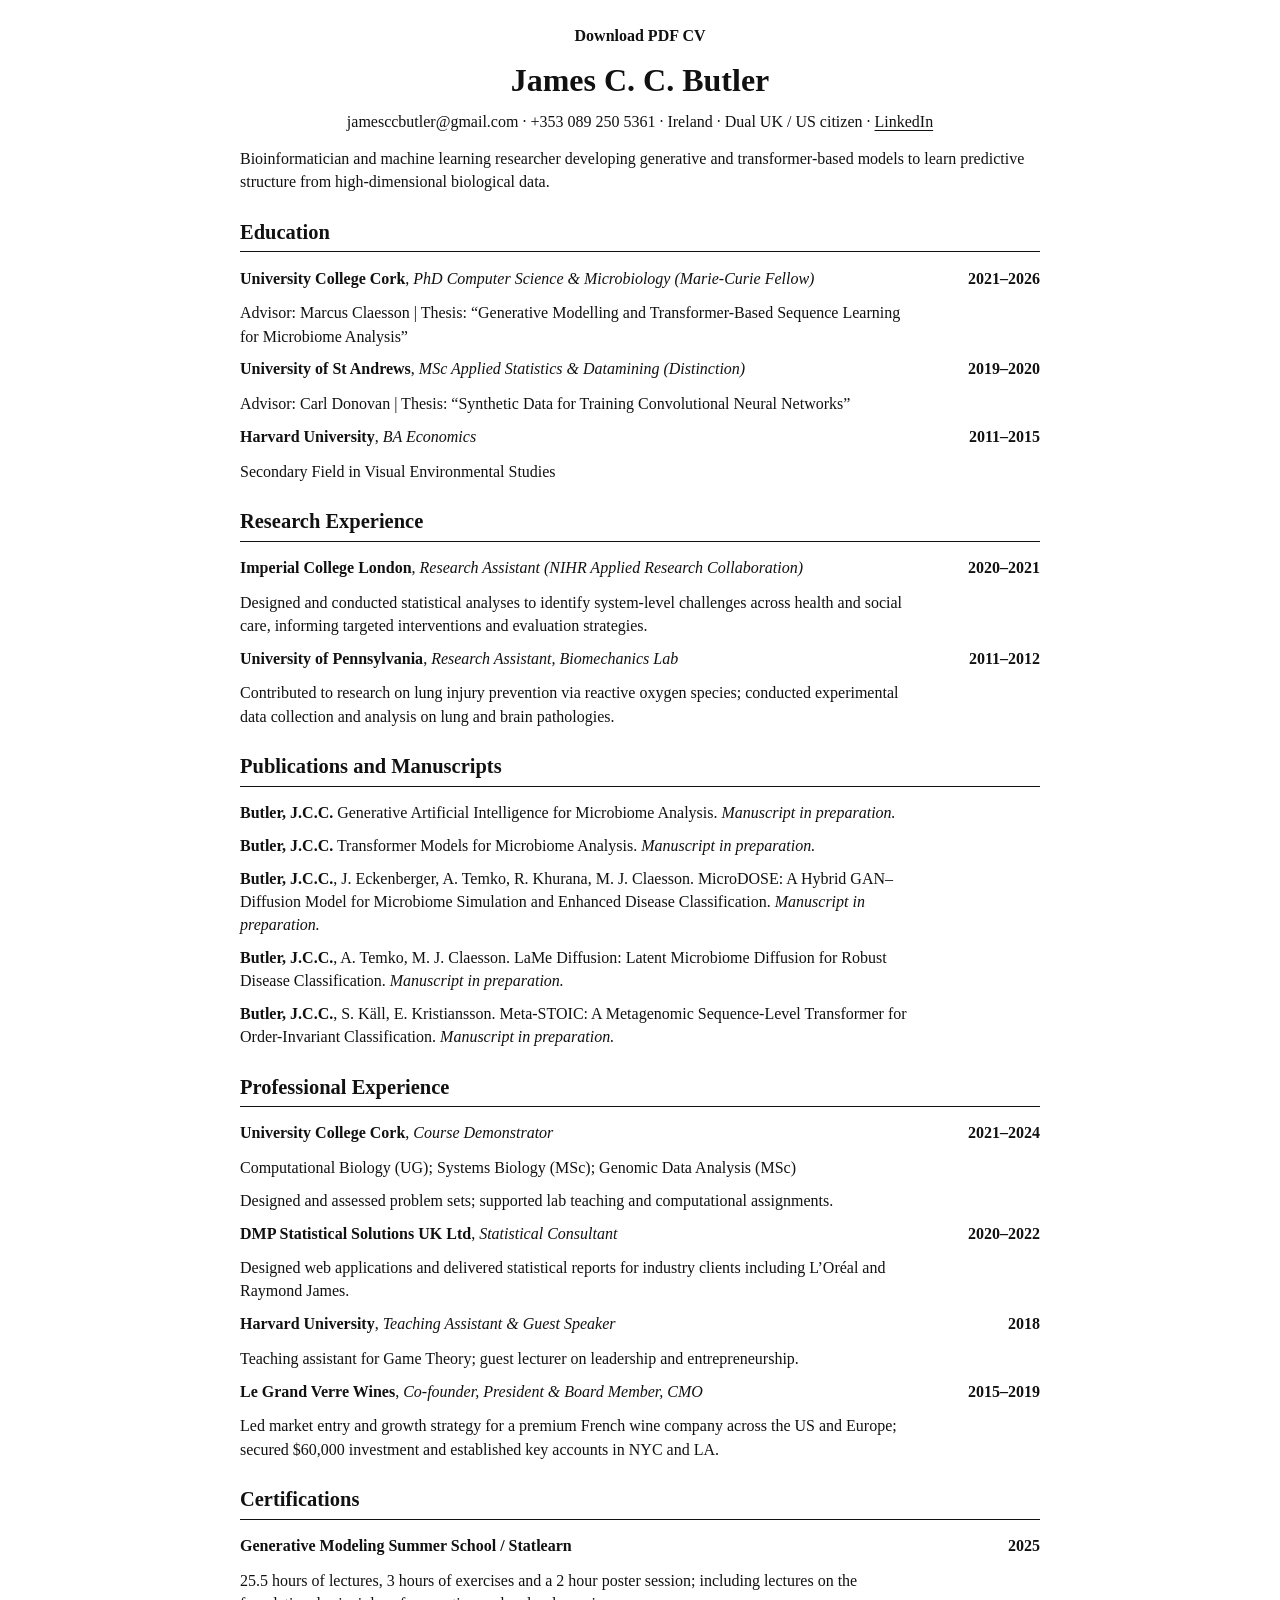
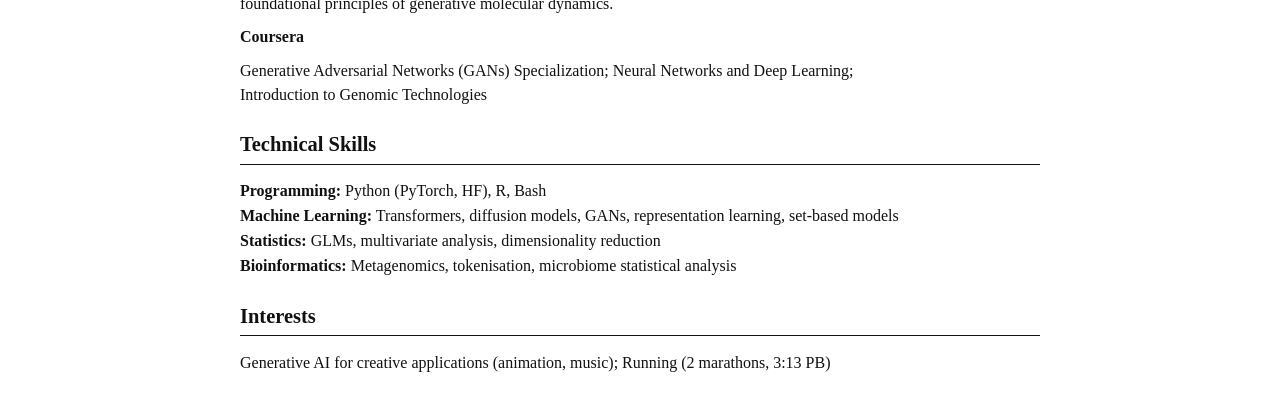
==== commit 0f214e26: "updatecv" ====
--- a/docs/index.html
+++ b/docs/index.html
@@ -126,37 +126,27 @@
 <h2 id="publications-and-manuscripts" class="anchored">Publications and Manuscripts</h2>
 <div class="cv-entry">
 <div class="cv-sub">
-<p><strong>Butler, J.C.C.</strong><br>
-Generative Artificial Intelligence for Microbiome Analysis.<br>
-<em>Manuscript in preparation</em></p>
-</div>
-</div>
-<div class="cv-entry">
-<div class="cv-sub">
-<p><strong>Butler, J.C.C.</strong><br>
-Transformer Models for Microbiome Analysis.<br>
-<em>Manuscript in preparation</em></p>
-</div>
-</div>
-<div class="cv-entry">
-<div class="cv-sub">
-<p><strong>Butler, J.C.C.</strong>, J. Eckenberger, A. Temko, R. Khurana, M. J. Claesson<br>
-MicroDOSE: A Hybrid GAN–Diffusion Model for Microbiome Simulation and Enhanced Disease Classification.<br>
-<em>Manuscript in preparation</em></p>
-</div>
-</div>
-<div class="cv-entry">
-<div class="cv-sub">
-<p><strong>Butler, J.C.C.</strong>, A. Temko, M. J. Claesson<br>
-LaMe Diffusion: Latent Microbiome Diffusion for Robust Disease Classification.<br>
-<em>Manuscript in preparation</em></p>
-</div>
-</div>
-<div class="cv-entry">
-<div class="cv-sub">
-<p><strong>Butler, J.C.C.</strong>, S. Käll, E. Kristiansson<br>
-Meta-STOIC: A Metagenomic Sequence-Level Transformer for Order-Invariant Classification.<br>
-<em>Manuscript in preparation</em></p>
+<p><strong>Butler, J.C.C.</strong> Generative Artificial Intelligence for Microbiome Analysis. <em>Manuscript in preparation.</em></p>
+</div>
+</div>
+<div class="cv-entry">
+<div class="cv-sub">
+<p><strong>Butler, J.C.C.</strong> Transformer Models for Microbiome Analysis. <em>Manuscript in preparation.</em></p>
+</div>
+</div>
+<div class="cv-entry">
+<div class="cv-sub">
+<p><strong>Butler, J.C.C.</strong>, J. Eckenberger, A. Temko, R. Khurana, M. J. Claesson. MicroDOSE: A Hybrid GAN–Diffusion Model for Microbiome Simulation and Enhanced Disease Classification. <em>Manuscript in preparation.</em></p>
+</div>
+</div>
+<div class="cv-entry">
+<div class="cv-sub">
+<p><strong>Butler, J.C.C.</strong>, A. Temko, M. J. Claesson. LaMe Diffusion: Latent Microbiome Diffusion for Robust Disease Classification. <em>Manuscript in preparation.</em></p>
+</div>
+</div>
+<div class="cv-entry">
+<div class="cv-sub">
+<p><strong>Butler, J.C.C.</strong>, S. Käll, E. Kristiansson. Meta-STOIC: A Metagenomic Sequence-Level Transformer for Order-Invariant Classification. <em>Manuscript in preparation.</em></p>
 </div>
 </div>
 <h2 id="professional-experience" class="anchored">Professional Experience</h2>
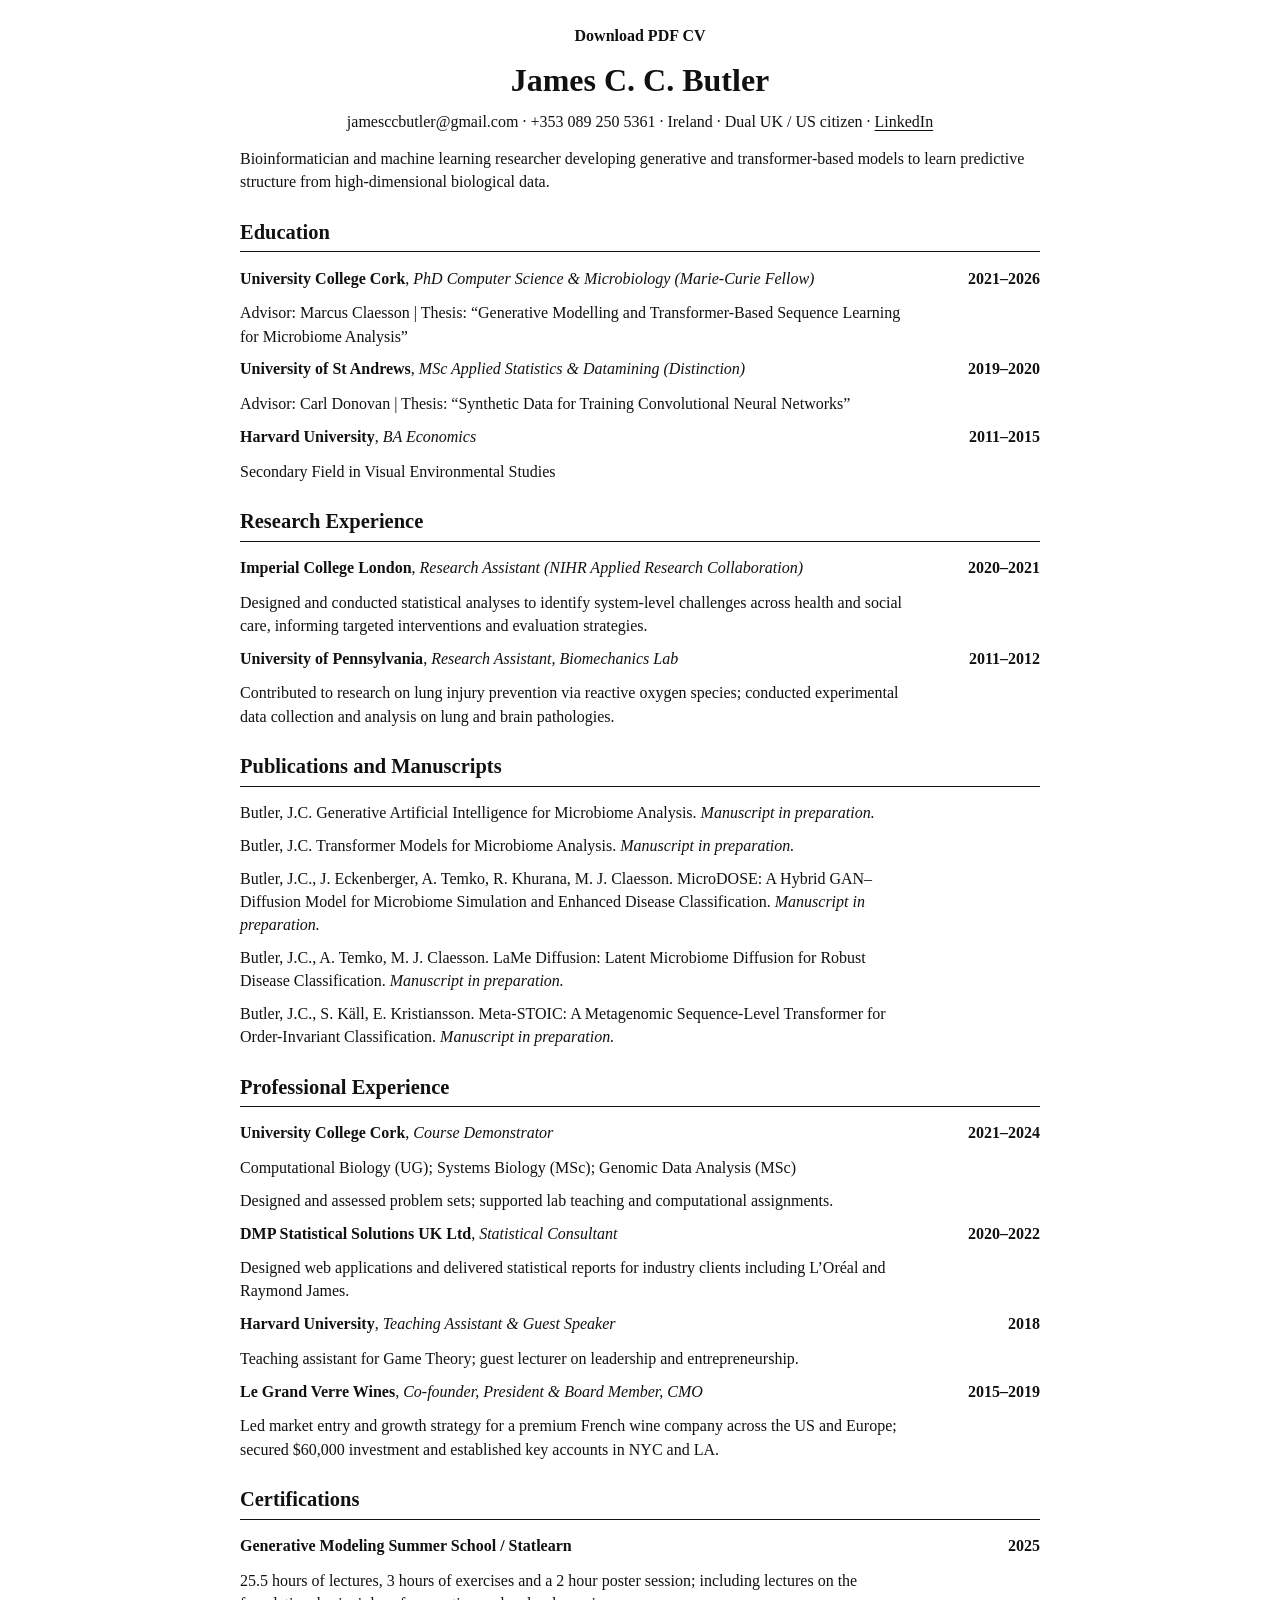
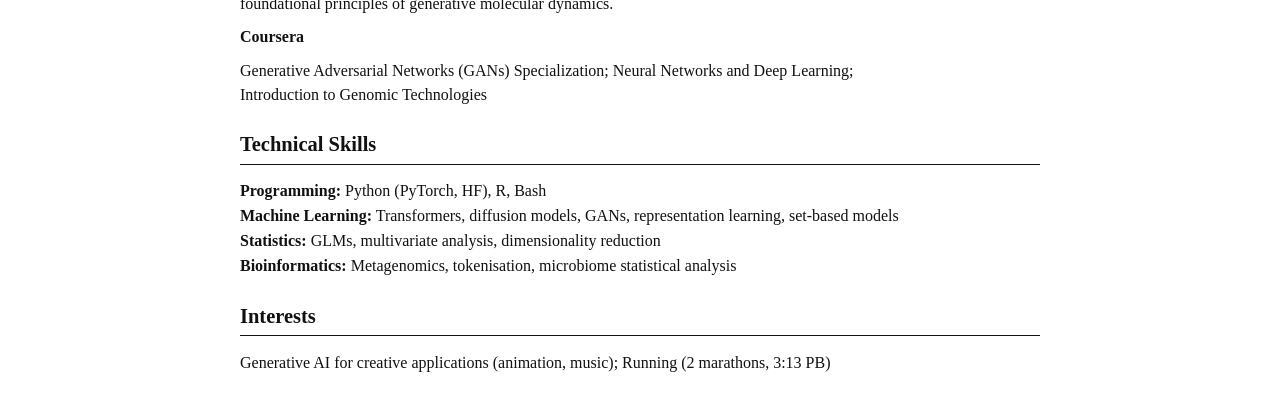
==== commit d8621bc6: "updatecv" ====
--- a/docs/index.html
+++ b/docs/index.html
@@ -126,27 +126,27 @@
 <h2 id="publications-and-manuscripts" class="anchored">Publications and Manuscripts</h2>
 <div class="cv-entry">
 <div class="cv-sub">
-<p><strong>Butler, J.C.C.</strong> Generative Artificial Intelligence for Microbiome Analysis. <em>Manuscript in preparation.</em></p>
-</div>
-</div>
-<div class="cv-entry">
-<div class="cv-sub">
-<p><strong>Butler, J.C.C.</strong> Transformer Models for Microbiome Analysis. <em>Manuscript in preparation.</em></p>
-</div>
-</div>
-<div class="cv-entry">
-<div class="cv-sub">
-<p><strong>Butler, J.C.C.</strong>, J. Eckenberger, A. Temko, R. Khurana, M. J. Claesson. MicroDOSE: A Hybrid GAN–Diffusion Model for Microbiome Simulation and Enhanced Disease Classification. <em>Manuscript in preparation.</em></p>
-</div>
-</div>
-<div class="cv-entry">
-<div class="cv-sub">
-<p><strong>Butler, J.C.C.</strong>, A. Temko, M. J. Claesson. LaMe Diffusion: Latent Microbiome Diffusion for Robust Disease Classification. <em>Manuscript in preparation.</em></p>
-</div>
-</div>
-<div class="cv-entry">
-<div class="cv-sub">
-<p><strong>Butler, J.C.C.</strong>, S. Käll, E. Kristiansson. Meta-STOIC: A Metagenomic Sequence-Level Transformer for Order-Invariant Classification. <em>Manuscript in preparation.</em></p>
+<p>Butler, J.C. Generative Artificial Intelligence for Microbiome Analysis. <em>Manuscript in preparation.</em></p>
+</div>
+</div>
+<div class="cv-entry">
+<div class="cv-sub">
+<p>Butler, J.C. Transformer Models for Microbiome Analysis. <em>Manuscript in preparation.</em></p>
+</div>
+</div>
+<div class="cv-entry">
+<div class="cv-sub">
+<p>Butler, J.C., J. Eckenberger, A. Temko, R. Khurana, M. J. Claesson. MicroDOSE: A Hybrid GAN–Diffusion Model for Microbiome Simulation and Enhanced Disease Classification. <em>Manuscript in preparation.</em></p>
+</div>
+</div>
+<div class="cv-entry">
+<div class="cv-sub">
+<p>Butler, J.C., A. Temko, M. J. Claesson. LaMe Diffusion: Latent Microbiome Diffusion for Robust Disease Classification. <em>Manuscript in preparation.</em></p>
+</div>
+</div>
+<div class="cv-entry">
+<div class="cv-sub">
+<p>Butler, J.C., S. Käll, E. Kristiansson. Meta-STOIC: A Metagenomic Sequence-Level Transformer for Order-Invariant Classification. <em>Manuscript in preparation.</em></p>
 </div>
 </div>
 <h2 id="professional-experience" class="anchored">Professional Experience</h2>
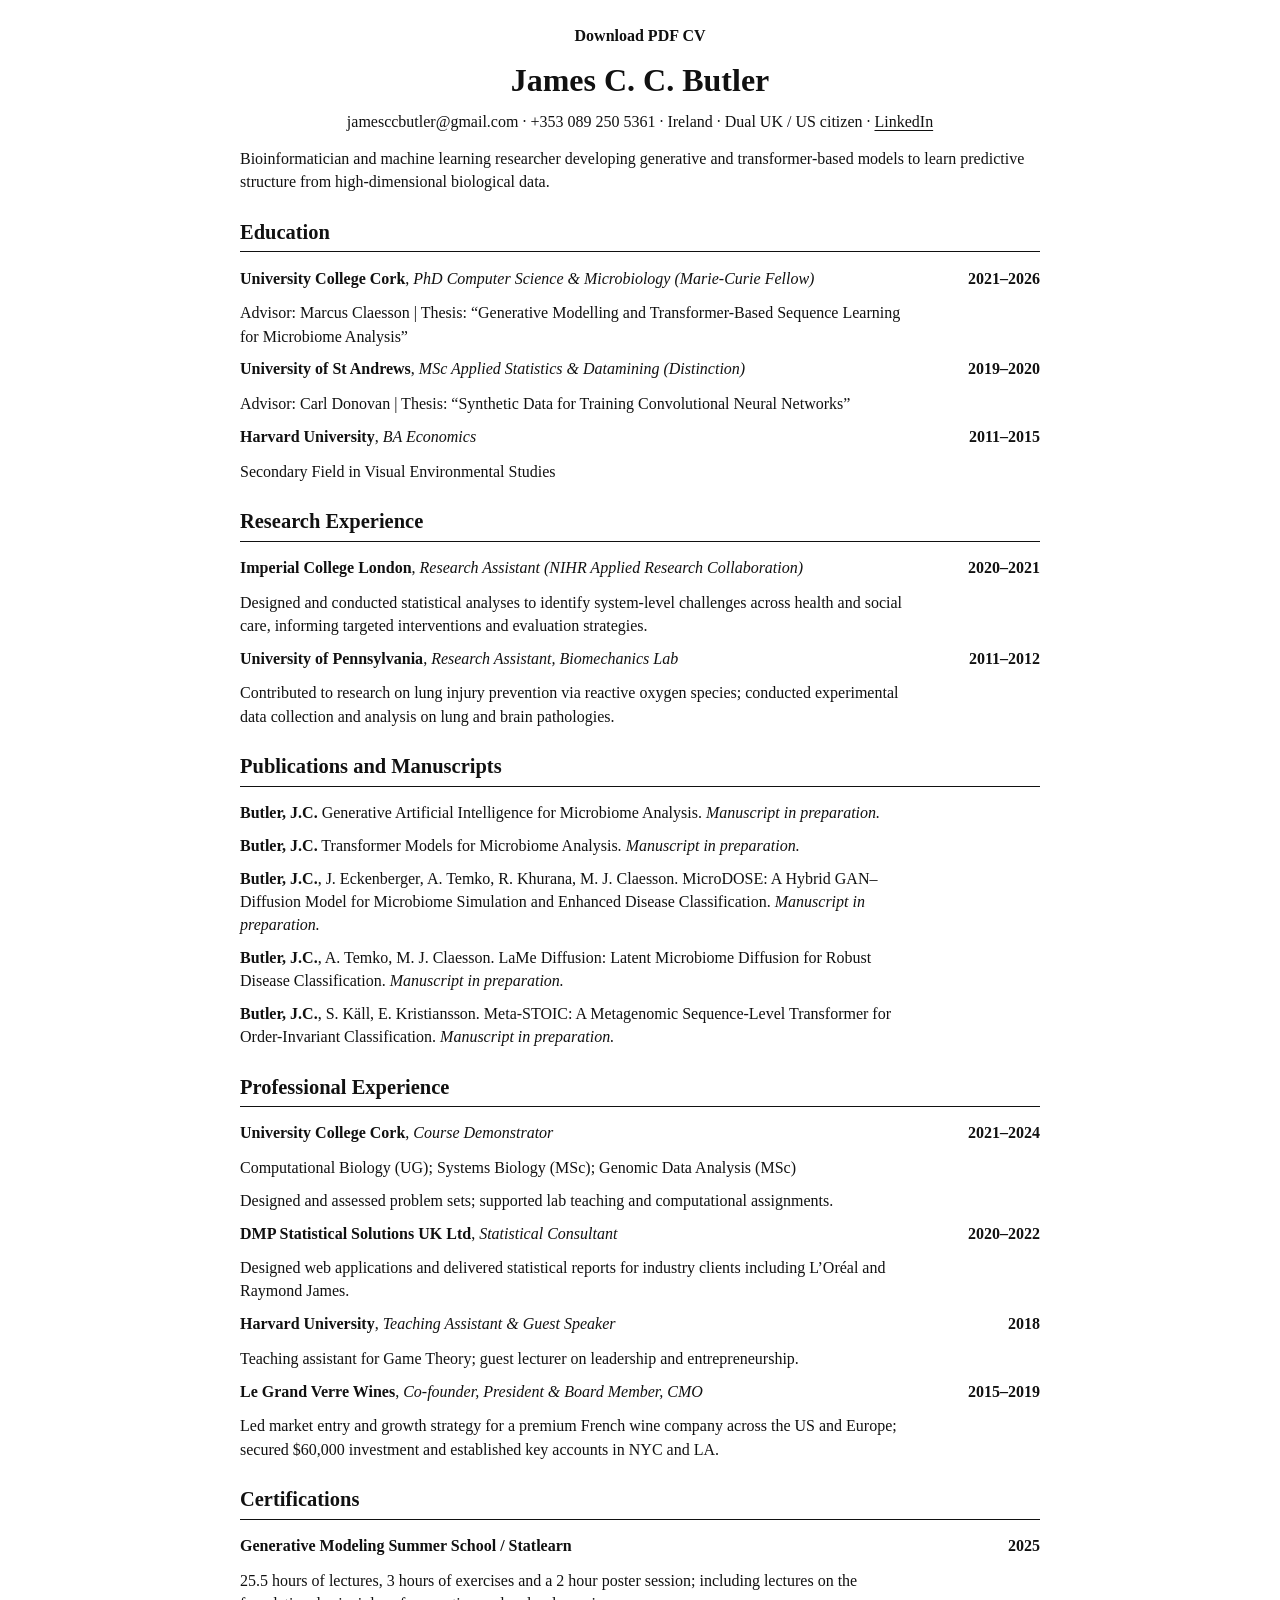
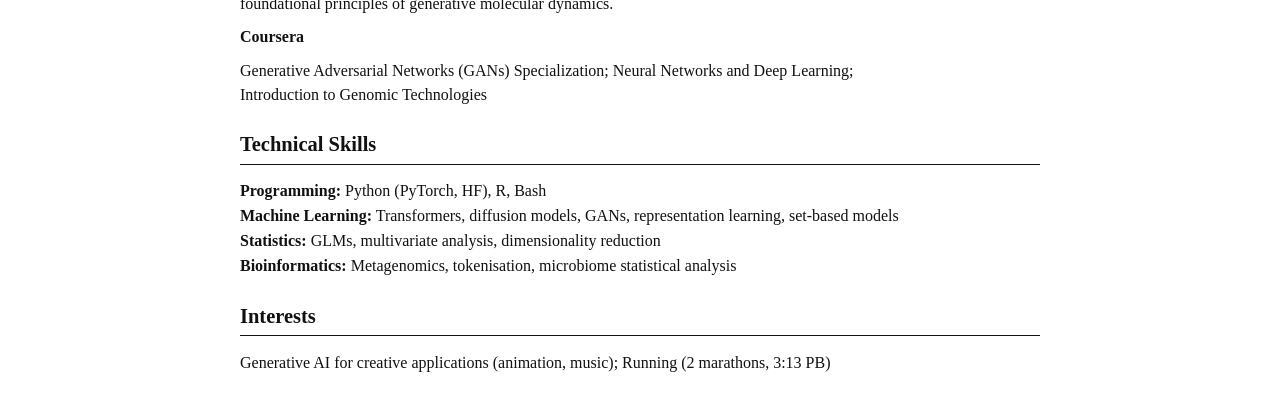
==== commit 2fb5a212: "updatecv" ====
--- a/docs/index.html
+++ b/docs/index.html
@@ -126,27 +126,27 @@
 <h2 id="publications-and-manuscripts" class="anchored">Publications and Manuscripts</h2>
 <div class="cv-entry">
 <div class="cv-sub">
-<p>Butler, J.C. Generative Artificial Intelligence for Microbiome Analysis. <em>Manuscript in preparation.</em></p>
-</div>
-</div>
-<div class="cv-entry">
-<div class="cv-sub">
-<p>Butler, J.C. Transformer Models for Microbiome Analysis. <em>Manuscript in preparation.</em></p>
-</div>
-</div>
-<div class="cv-entry">
-<div class="cv-sub">
-<p>Butler, J.C., J. Eckenberger, A. Temko, R. Khurana, M. J. Claesson. MicroDOSE: A Hybrid GAN–Diffusion Model for Microbiome Simulation and Enhanced Disease Classification. <em>Manuscript in preparation.</em></p>
-</div>
-</div>
-<div class="cv-entry">
-<div class="cv-sub">
-<p>Butler, J.C., A. Temko, M. J. Claesson. LaMe Diffusion: Latent Microbiome Diffusion for Robust Disease Classification. <em>Manuscript in preparation.</em></p>
-</div>
-</div>
-<div class="cv-entry">
-<div class="cv-sub">
-<p>Butler, J.C., S. Käll, E. Kristiansson. Meta-STOIC: A Metagenomic Sequence-Level Transformer for Order-Invariant Classification. <em>Manuscript in preparation.</em></p>
+<p><strong>Butler, J.C.</strong> Generative Artificial Intelligence for Microbiome Analysis. <em>Manuscript in preparation.</em></p>
+</div>
+</div>
+<div class="cv-entry">
+<div class="cv-sub">
+<p><strong>Butler, J.C.</strong> Transformer Models for Microbiome Analysis. <em>Manuscript in preparation.</em></p>
+</div>
+</div>
+<div class="cv-entry">
+<div class="cv-sub">
+<p><strong>Butler, J.C.</strong>, J. Eckenberger, A. Temko, R. Khurana, M. J. Claesson. MicroDOSE: A Hybrid GAN–Diffusion Model for Microbiome Simulation and Enhanced Disease Classification. <em>Manuscript in preparation.</em></p>
+</div>
+</div>
+<div class="cv-entry">
+<div class="cv-sub">
+<p><strong>Butler, J.C.</strong>, A. Temko, M. J. Claesson. LaMe Diffusion: Latent Microbiome Diffusion for Robust Disease Classification. <em>Manuscript in preparation.</em></p>
+</div>
+</div>
+<div class="cv-entry">
+<div class="cv-sub">
+<p><strong>Butler, J.C.</strong>, S. Käll, E. Kristiansson. Meta-STOIC: A Metagenomic Sequence-Level Transformer for Order-Invariant Classification. <em>Manuscript in preparation.</em></p>
 </div>
 </div>
 <h2 id="professional-experience" class="anchored">Professional Experience</h2>
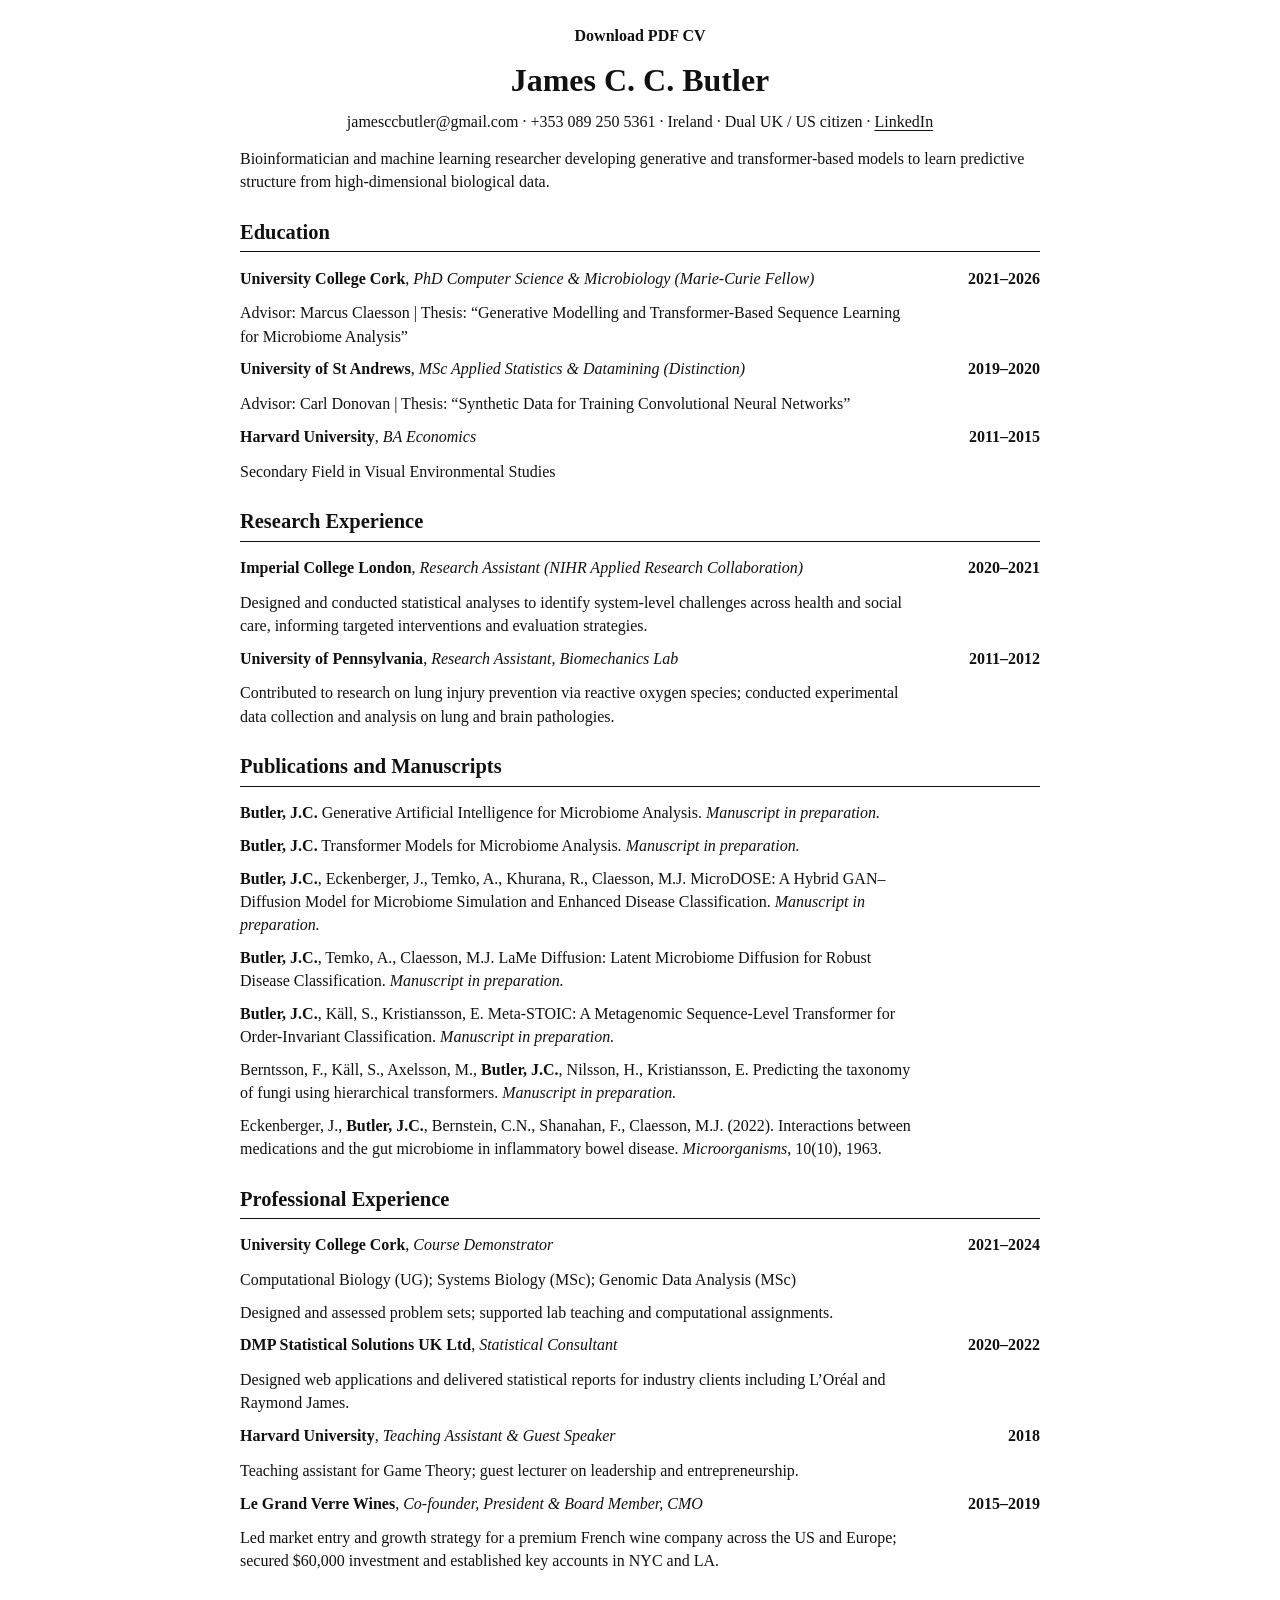
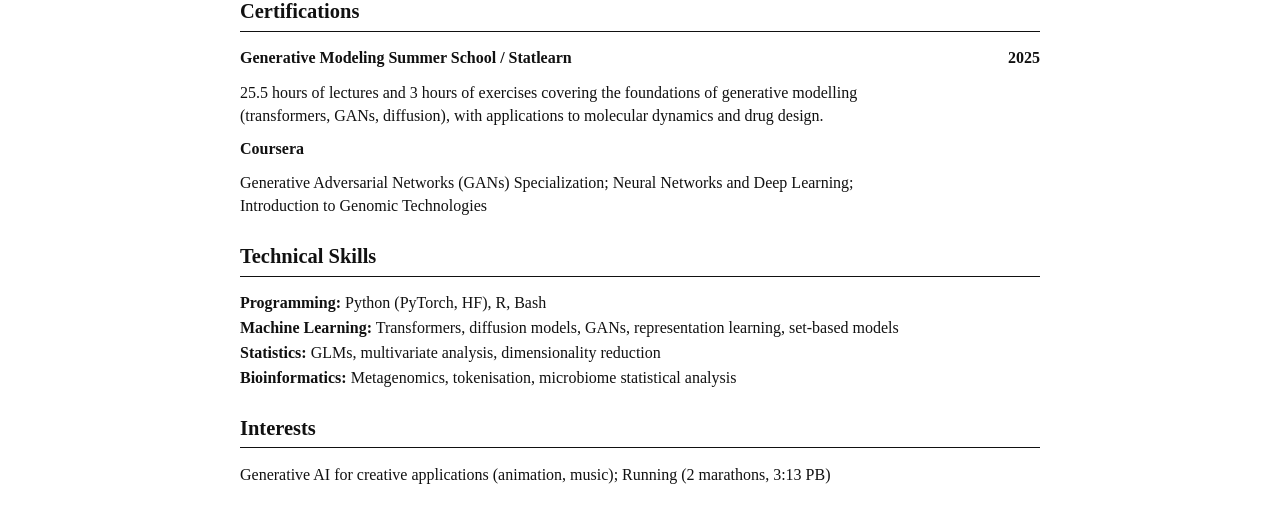
==== commit 07277ede: "updatecv" ====
--- a/docs/index.html
+++ b/docs/index.html
@@ -136,17 +136,27 @@
 </div>
 <div class="cv-entry">
 <div class="cv-sub">
-<p><strong>Butler, J.C.</strong>, J. Eckenberger, A. Temko, R. Khurana, M. J. Claesson. MicroDOSE: A Hybrid GAN–Diffusion Model for Microbiome Simulation and Enhanced Disease Classification. <em>Manuscript in preparation.</em></p>
-</div>
-</div>
-<div class="cv-entry">
-<div class="cv-sub">
-<p><strong>Butler, J.C.</strong>, A. Temko, M. J. Claesson. LaMe Diffusion: Latent Microbiome Diffusion for Robust Disease Classification. <em>Manuscript in preparation.</em></p>
-</div>
-</div>
-<div class="cv-entry">
-<div class="cv-sub">
-<p><strong>Butler, J.C.</strong>, S. Käll, E. Kristiansson. Meta-STOIC: A Metagenomic Sequence-Level Transformer for Order-Invariant Classification. <em>Manuscript in preparation.</em></p>
+<p><strong>Butler, J.C.</strong>, Eckenberger, J., Temko, A., Khurana, R., Claesson, M.J. MicroDOSE: A Hybrid GAN–Diffusion Model for Microbiome Simulation and Enhanced Disease Classification. <em>Manuscript in preparation.</em></p>
+</div>
+</div>
+<div class="cv-entry">
+<div class="cv-sub">
+<p><strong>Butler, J.C.</strong>, Temko, A., Claesson, M.J. LaMe Diffusion: Latent Microbiome Diffusion for Robust Disease Classification. <em>Manuscript in preparation.</em></p>
+</div>
+</div>
+<div class="cv-entry">
+<div class="cv-sub">
+<p><strong>Butler, J.C.</strong>, Käll, S., Kristiansson, E. Meta-STOIC: A Metagenomic Sequence-Level Transformer for Order-Invariant Classification. <em>Manuscript in preparation.</em></p>
+</div>
+</div>
+<div class="cv-entry">
+<div class="cv-sub">
+<p>Berntsson, F., Käll, S., Axelsson, M., <strong>Butler, J.C.</strong>, Nilsson, H., Kristiansson, E. Predicting the taxonomy of fungi using hierarchical transformers. <em>Manuscript in preparation.</em></p>
+</div>
+</div>
+<div class="cv-entry">
+<div class="cv-sub">
+<p>Eckenberger, J., <strong>Butler, J.C.</strong>, Bernstein, C.N., Shanahan, F., Claesson, M.J. (2022). Interactions between medications and the gut microbiome in inflammatory bowel disease. <em>Microorganisms</em>, 10(10), 1963.</p>
 </div>
 </div>
 <h2 id="professional-experience" class="anchored">Professional Experience</h2>
@@ -216,7 +226,7 @@
 </div>
 </div>
 <div class="cv-sub">
-<p>25.5 hours of lectures, 3 hours of exercises and a 2 hour poster session; including lectures on the foundational principles of generative molecular dynamics.</p>
+<p>25.5 hours of lectures and 3 hours of exercises covering the foundations of generative modelling (transformers, GANs, diffusion), with applications to molecular dynamics and drug design.</p>
 </div>
 </div>
 <div class="cv-entry">
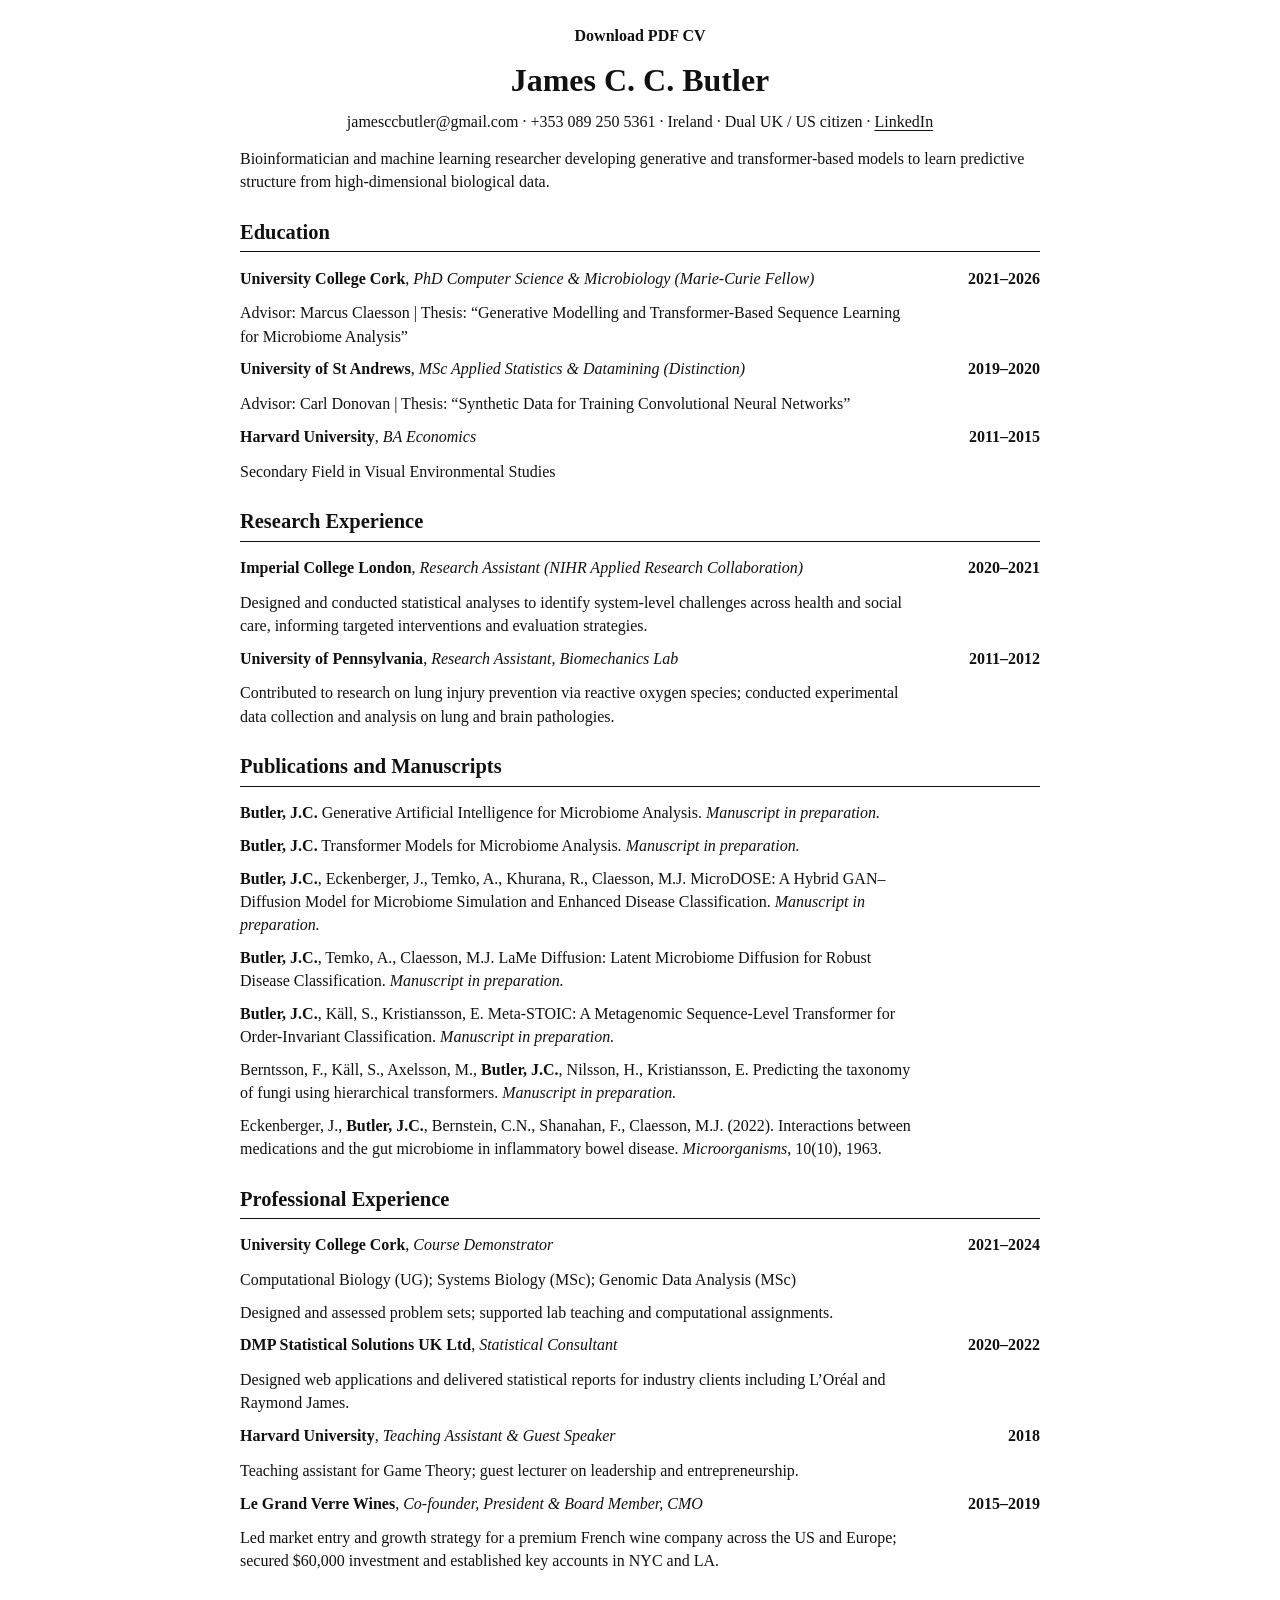
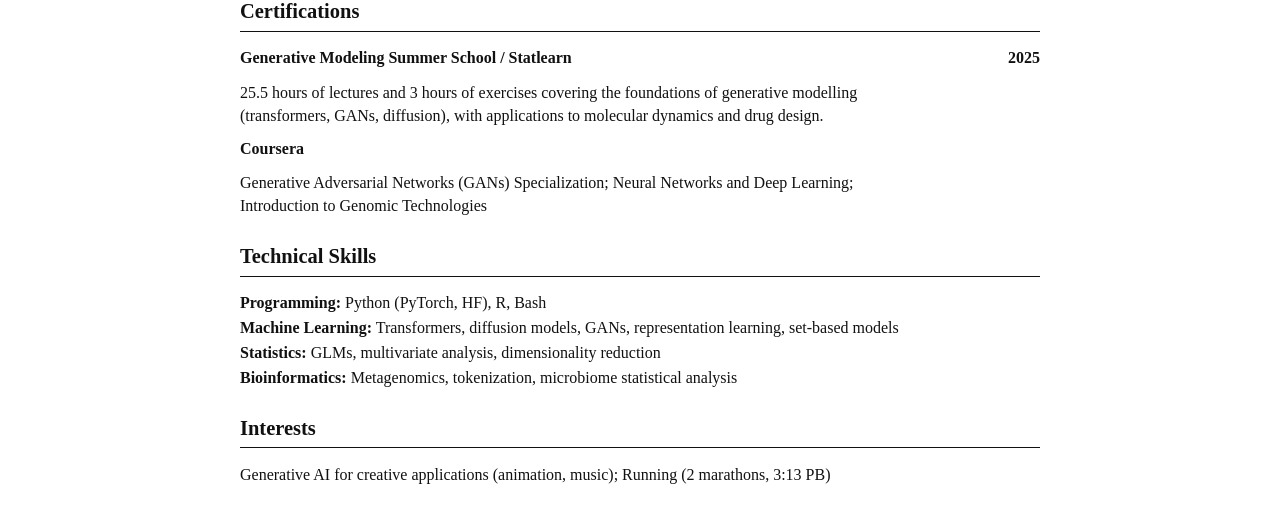
==== commit c990a20c: "updatecv" ====
--- a/docs/index.html
+++ b/docs/index.html
@@ -250,7 +250,7 @@
 <strong>Statistics:</strong> GLMs, multivariate analysis, dimensionality reduction
 </div>
 <div class="cv-sub">
-<strong>Bioinformatics:</strong> Metagenomics, tokenisation, microbiome statistical analysis
+<strong>Bioinformatics:</strong> Metagenomics, tokenization, microbiome statistical analysis
 </div>
 <h2 id="interests" class="anchored">Interests</h2>
 <div class="cv-sub">
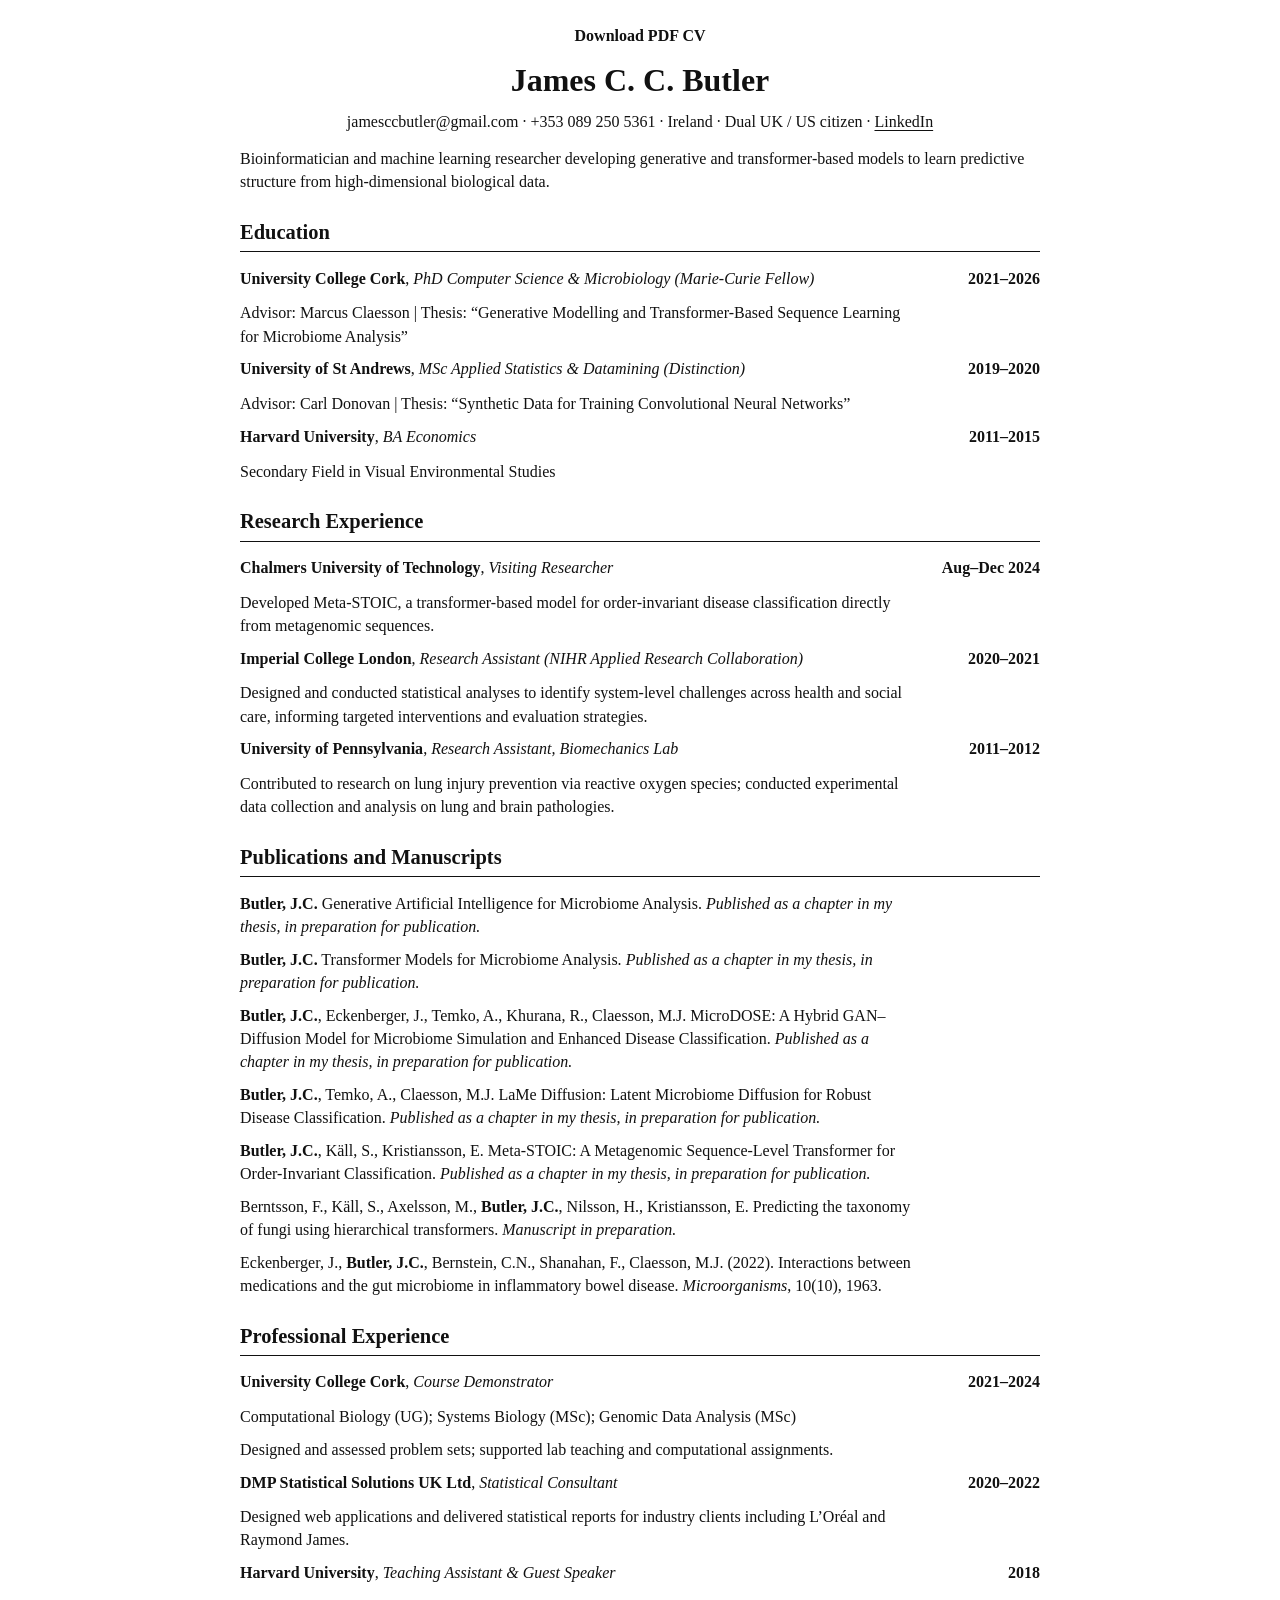
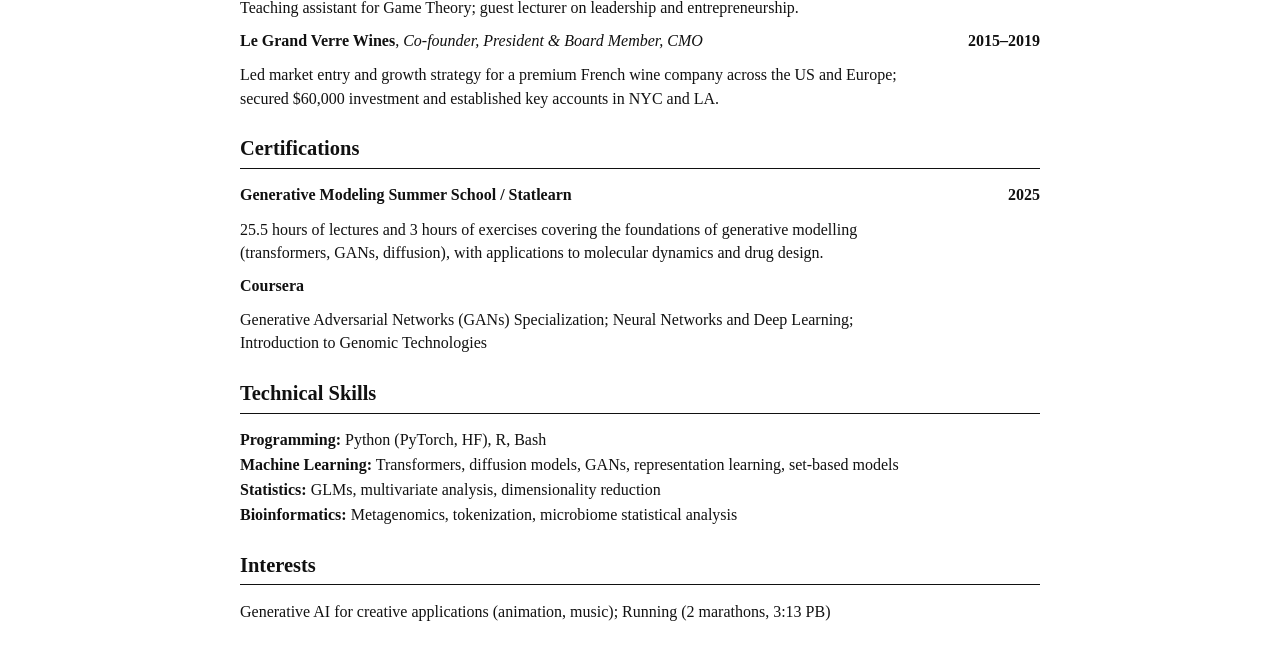
==== commit f85c6a9f: "updatecv" ====
--- a/docs/index.html
+++ b/docs/index.html
@@ -100,6 +100,19 @@
 <div class="cv-entry">
 <div class="cv-line">
 <div class="cv-left">
+<p><strong>Chalmers University of Technology</strong>, <em>Visiting Researcher</em></p>
+</div>
+<div class="cv-date">
+<p>Aug–Dec 2024</p>
+</div>
+</div>
+<div class="cv-sub">
+<p>Developed Meta-STOIC, a transformer-based model for order-invariant disease classification directly from metagenomic sequences.</p>
+</div>
+</div>
+<div class="cv-entry">
+<div class="cv-line">
+<div class="cv-left">
 <p><strong>Imperial College London</strong>, <em>Research Assistant (NIHR Applied Research Collaboration)</em></p>
 </div>
 <div class="cv-date">
@@ -126,27 +139,27 @@
 <h2 id="publications-and-manuscripts" class="anchored">Publications and Manuscripts</h2>
 <div class="cv-entry">
 <div class="cv-sub">
-<p><strong>Butler, J.C.</strong> Generative Artificial Intelligence for Microbiome Analysis. <em>Manuscript in preparation.</em></p>
-</div>
-</div>
-<div class="cv-entry">
-<div class="cv-sub">
-<p><strong>Butler, J.C.</strong> Transformer Models for Microbiome Analysis. <em>Manuscript in preparation.</em></p>
-</div>
-</div>
-<div class="cv-entry">
-<div class="cv-sub">
-<p><strong>Butler, J.C.</strong>, Eckenberger, J., Temko, A., Khurana, R., Claesson, M.J. MicroDOSE: A Hybrid GAN–Diffusion Model for Microbiome Simulation and Enhanced Disease Classification. <em>Manuscript in preparation.</em></p>
-</div>
-</div>
-<div class="cv-entry">
-<div class="cv-sub">
-<p><strong>Butler, J.C.</strong>, Temko, A., Claesson, M.J. LaMe Diffusion: Latent Microbiome Diffusion for Robust Disease Classification. <em>Manuscript in preparation.</em></p>
-</div>
-</div>
-<div class="cv-entry">
-<div class="cv-sub">
-<p><strong>Butler, J.C.</strong>, Käll, S., Kristiansson, E. Meta-STOIC: A Metagenomic Sequence-Level Transformer for Order-Invariant Classification. <em>Manuscript in preparation.</em></p>
+<p><strong>Butler, J.C.</strong> Generative Artificial Intelligence for Microbiome Analysis. <em>Published as a chapter in my thesis, in preparation for publication.</em></p>
+</div>
+</div>
+<div class="cv-entry">
+<div class="cv-sub">
+<p><strong>Butler, J.C.</strong> Transformer Models for Microbiome Analysis. <em>Published as a chapter in my thesis, in preparation for publication.</em></p>
+</div>
+</div>
+<div class="cv-entry">
+<div class="cv-sub">
+<p><strong>Butler, J.C.</strong>, Eckenberger, J., Temko, A., Khurana, R., Claesson, M.J. MicroDOSE: A Hybrid GAN–Diffusion Model for Microbiome Simulation and Enhanced Disease Classification. <em>Published as a chapter in my thesis, in preparation for publication.</em></p>
+</div>
+</div>
+<div class="cv-entry">
+<div class="cv-sub">
+<p><strong>Butler, J.C.</strong>, Temko, A., Claesson, M.J. LaMe Diffusion: Latent Microbiome Diffusion for Robust Disease Classification. <em>Published as a chapter in my thesis, in preparation for publication.</em></p>
+</div>
+</div>
+<div class="cv-entry">
+<div class="cv-sub">
+<p><strong>Butler, J.C.</strong>, Käll, S., Kristiansson, E. Meta-STOIC: A Metagenomic Sequence-Level Transformer for Order-Invariant Classification. <em>Published as a chapter in my thesis, in preparation for publication.</em></p>
 </div>
 </div>
 <div class="cv-entry">
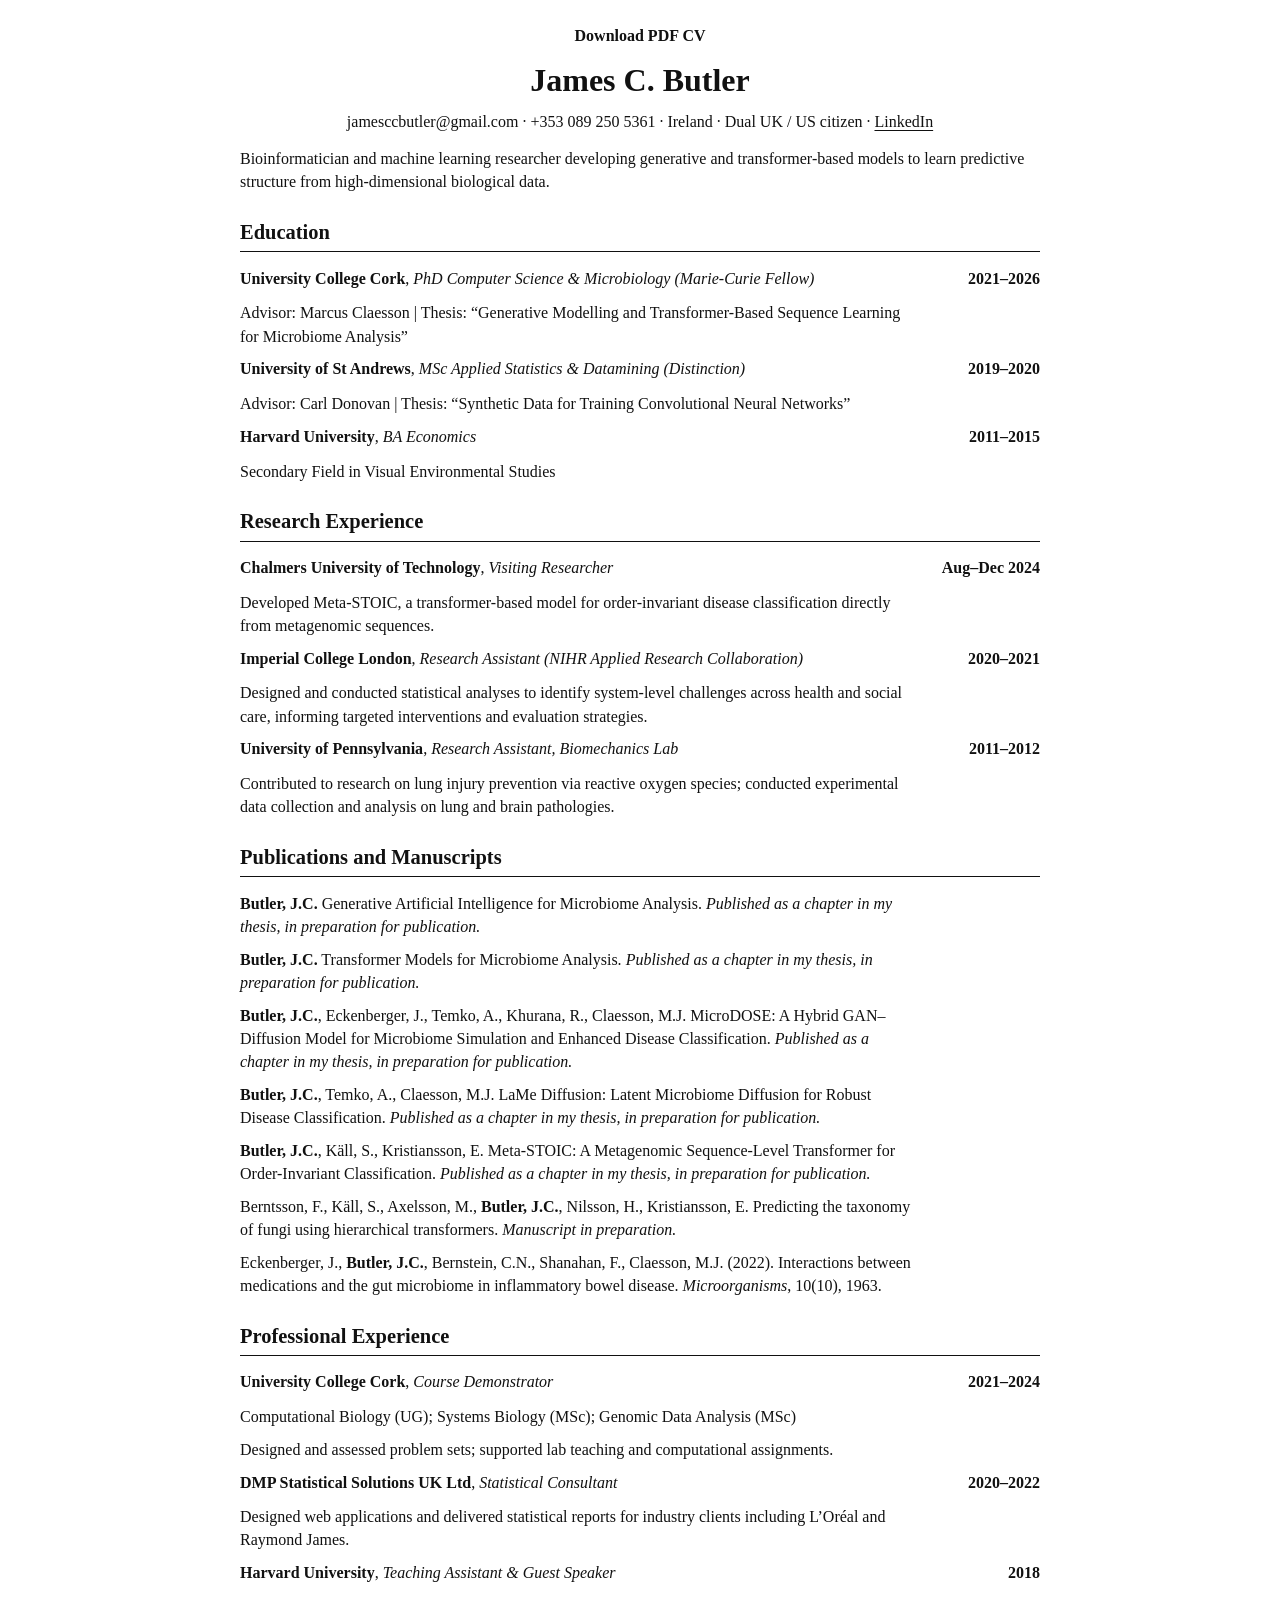
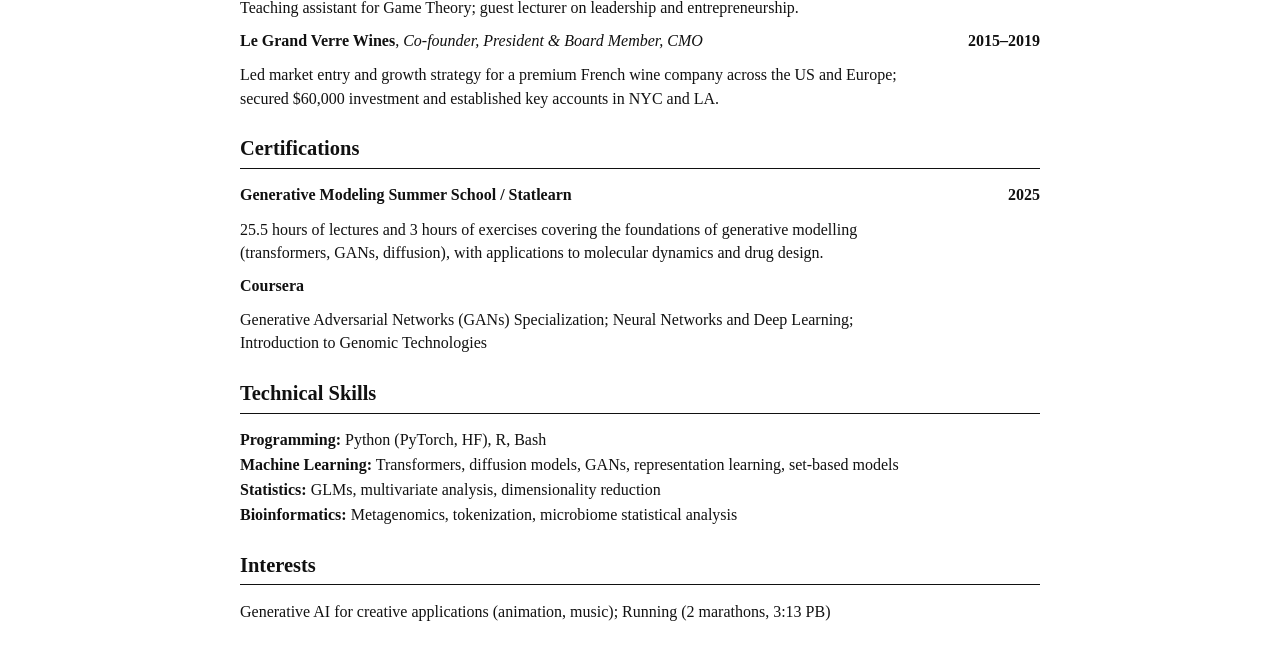
==== commit 861f7925: "updatecv" ====
--- a/docs/index.html
+++ b/docs/index.html
@@ -48,7 +48,7 @@
 <p><a href="cv.pdf" style="font-weight:600; text-decoration:none;">Download PDF CV</a></p>
 </div>
 <div class="cv-name">
-James C. C. Butler
+James C. Butler
 </div>
 <div class="cv-contact">
 <p>jamesccbutler@gmail.com · +353 089 250 5361 · Ireland · Dual UK / US citizen · <a href="https://linkedin.com/in/jamescbutler">LinkedIn</a></p>
